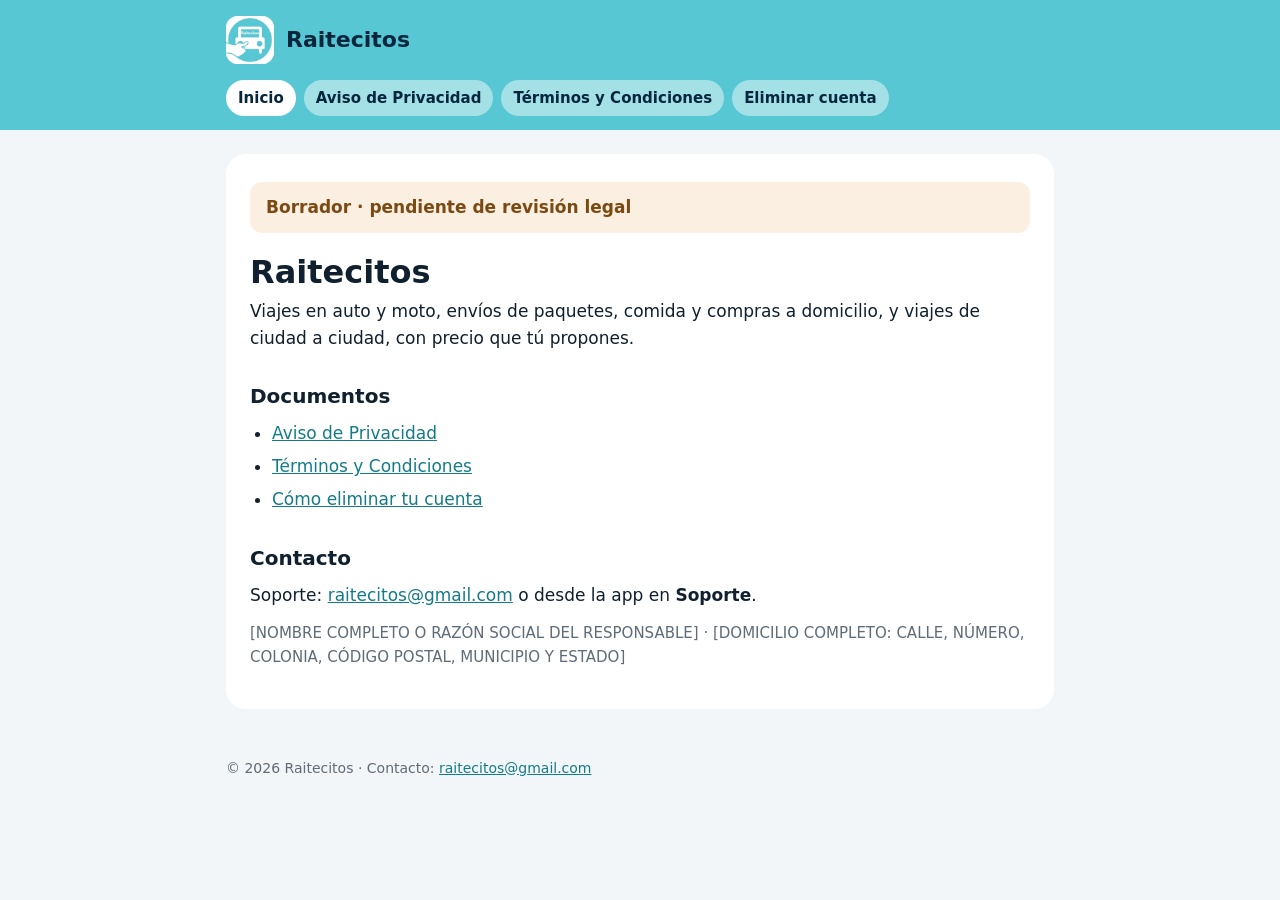
==== index.html @ eaeab5b3 "Add files via upload" ====
<!DOCTYPE html>
<html lang="es">
<head>
<meta charset="utf-8">
<meta name="viewport" content="width=device-width, initial-scale=1">
<title>Inicio · Raitecitos</title>
<meta name="description" content="Raitecitos: viajes, envíos y comida a domicilio.">
<link rel="icon" href="logo.png">
<style>
  :root { --brand: #57C7D3; --brand-dark: #137C88; --ink: #10202E; --muted: #5F6B76; --bg: #F3F6F8; --card: #FFFFFF; --border: #E3E9EE; }
  * { box-sizing: border-box; }
  html, body { margin: 0; background: var(--bg); color: var(--ink); }
  body { font-family: system-ui, -apple-system, "Segoe UI", Roboto, Helvetica, Arial, sans-serif; line-height: 1.6; font-size: 17px; }
  header { background: var(--brand); }
  .bar { max-width: 860px; margin: 0 auto; padding: 16px; display: flex; align-items: center; gap: 12px; }
  .bar img { width: 48px; height: 48px; border-radius: 12px; background: #fff; }
  .bar strong { font-size: 22px; color: #06263D; }
  nav { max-width: 860px; margin: 0 auto; padding: 0 16px 14px; display: flex; flex-wrap: wrap; gap: 8px; }
  nav a { color: #06263D; text-decoration: none; font-weight: 700; font-size: 15px; padding: 6px 12px; border-radius: 999px; background: rgba(255,255,255,0.45); }
  nav a[aria-current="page"] { background: #fff; }
  main { max-width: 860px; margin: 0 auto; padding: 24px 16px 48px; }
  .card { background: var(--card); border-radius: 20px; padding: 28px 24px; }
  h1 { font-size: 32px; line-height: 1.2; margin: 0 0 6px; }
  h2 { font-size: 20px; margin: 28px 0 8px; }
  p { margin: 0 0 12px; }
  ul { margin: 0 0 12px; padding-left: 22px; }
  li { margin-bottom: 6px; }
  .muted { color: var(--muted); font-size: 15px; }
  .draft { background: #FBEFE2; color: #7A4A12; font-weight: 700; border-radius: 12px; padding: 12px 16px; margin-bottom: 20px; }
  .steps li { margin-bottom: 10px; }
  .btn { display: inline-block; background: var(--brand); color: #06263D; font-weight: 800; text-decoration: none; padding: 12px 20px; border-radius: 999px; }
  a { color: var(--brand-dark); }
  footer { max-width: 860px; margin: 0 auto; padding: 0 16px 40px; color: var(--muted); font-size: 14px; }
</style>
</head>
<body>
<header>
  <div class="bar"><img src="logo.png" alt=""><strong>Raitecitos</strong></div>
  <nav aria-label="Secciones"><a href="index.html" aria-current="page">Inicio</a><a href="privacidad.html">Aviso de Privacidad</a><a href="terminos.html">Términos y Condiciones</a><a href="eliminar-cuenta.html">Eliminar cuenta</a></nav>
</header>
<main><div class="card">
<p class="draft">Borrador · pendiente de revisión legal</p>
<h1>Raitecitos</h1>
<p>Viajes en auto y moto, envíos de paquetes, comida y compras a domicilio, y viajes de ciudad a ciudad, con precio que tú propones.</p>
<h2>Documentos</h2>
<ul>
  <li><a href="privacidad.html">Aviso de Privacidad</a></li>
  <li><a href="terminos.html">Términos y Condiciones</a></li>
  <li><a href="eliminar-cuenta.html">Cómo eliminar tu cuenta</a></li>
</ul>
<h2>Contacto</h2>
<p>Soporte: <a href="mailto:raitecitos@gmail.com">raitecitos@gmail.com</a> o desde la app en <strong>Soporte</strong>.</p>
<p class="muted">[NOMBRE COMPLETO O RAZÓN SOCIAL DEL RESPONSABLE] · [DOMICILIO COMPLETO: CALLE, NÚMERO, COLONIA, CÓDIGO POSTAL, MUNICIPIO Y ESTADO]</p>
</div></main>
<footer>© 2026 Raitecitos · Contacto: <a href="mailto:raitecitos@gmail.com">raitecitos@gmail.com</a></footer>
</body>
</html>
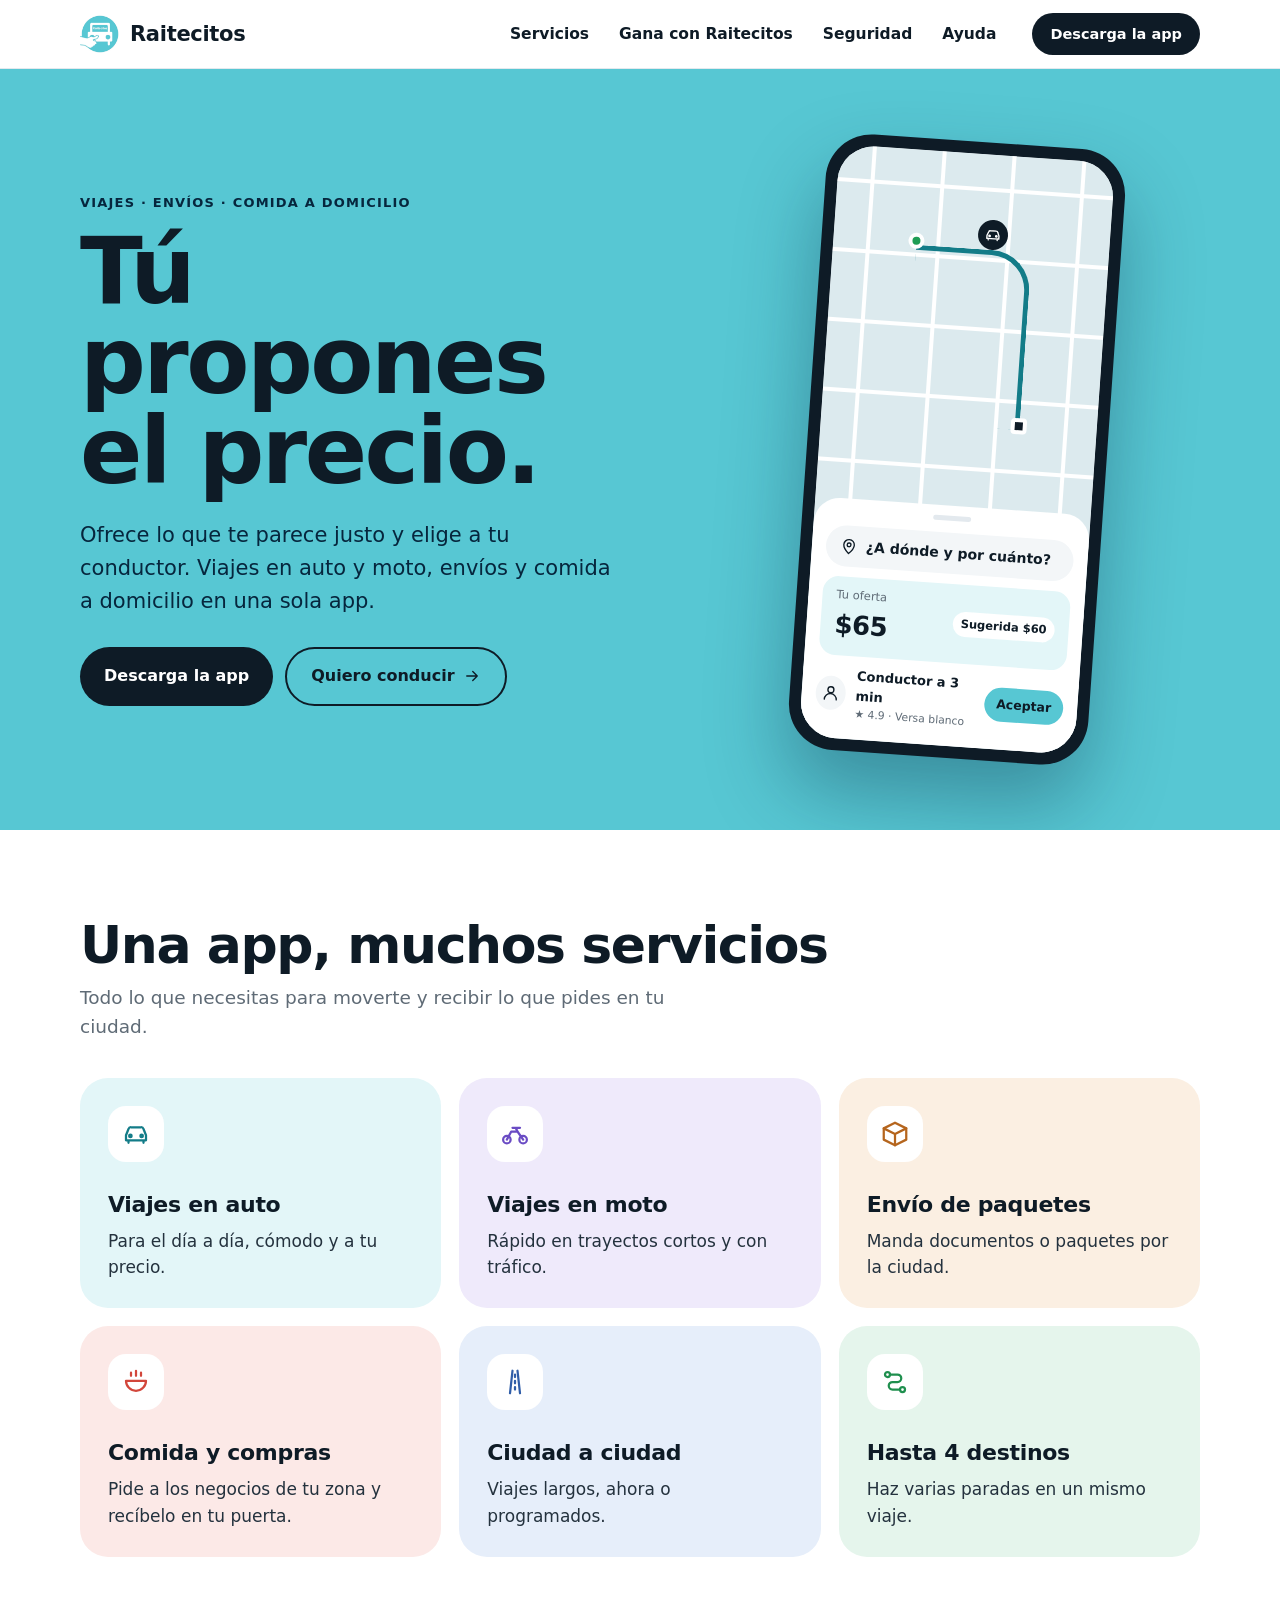
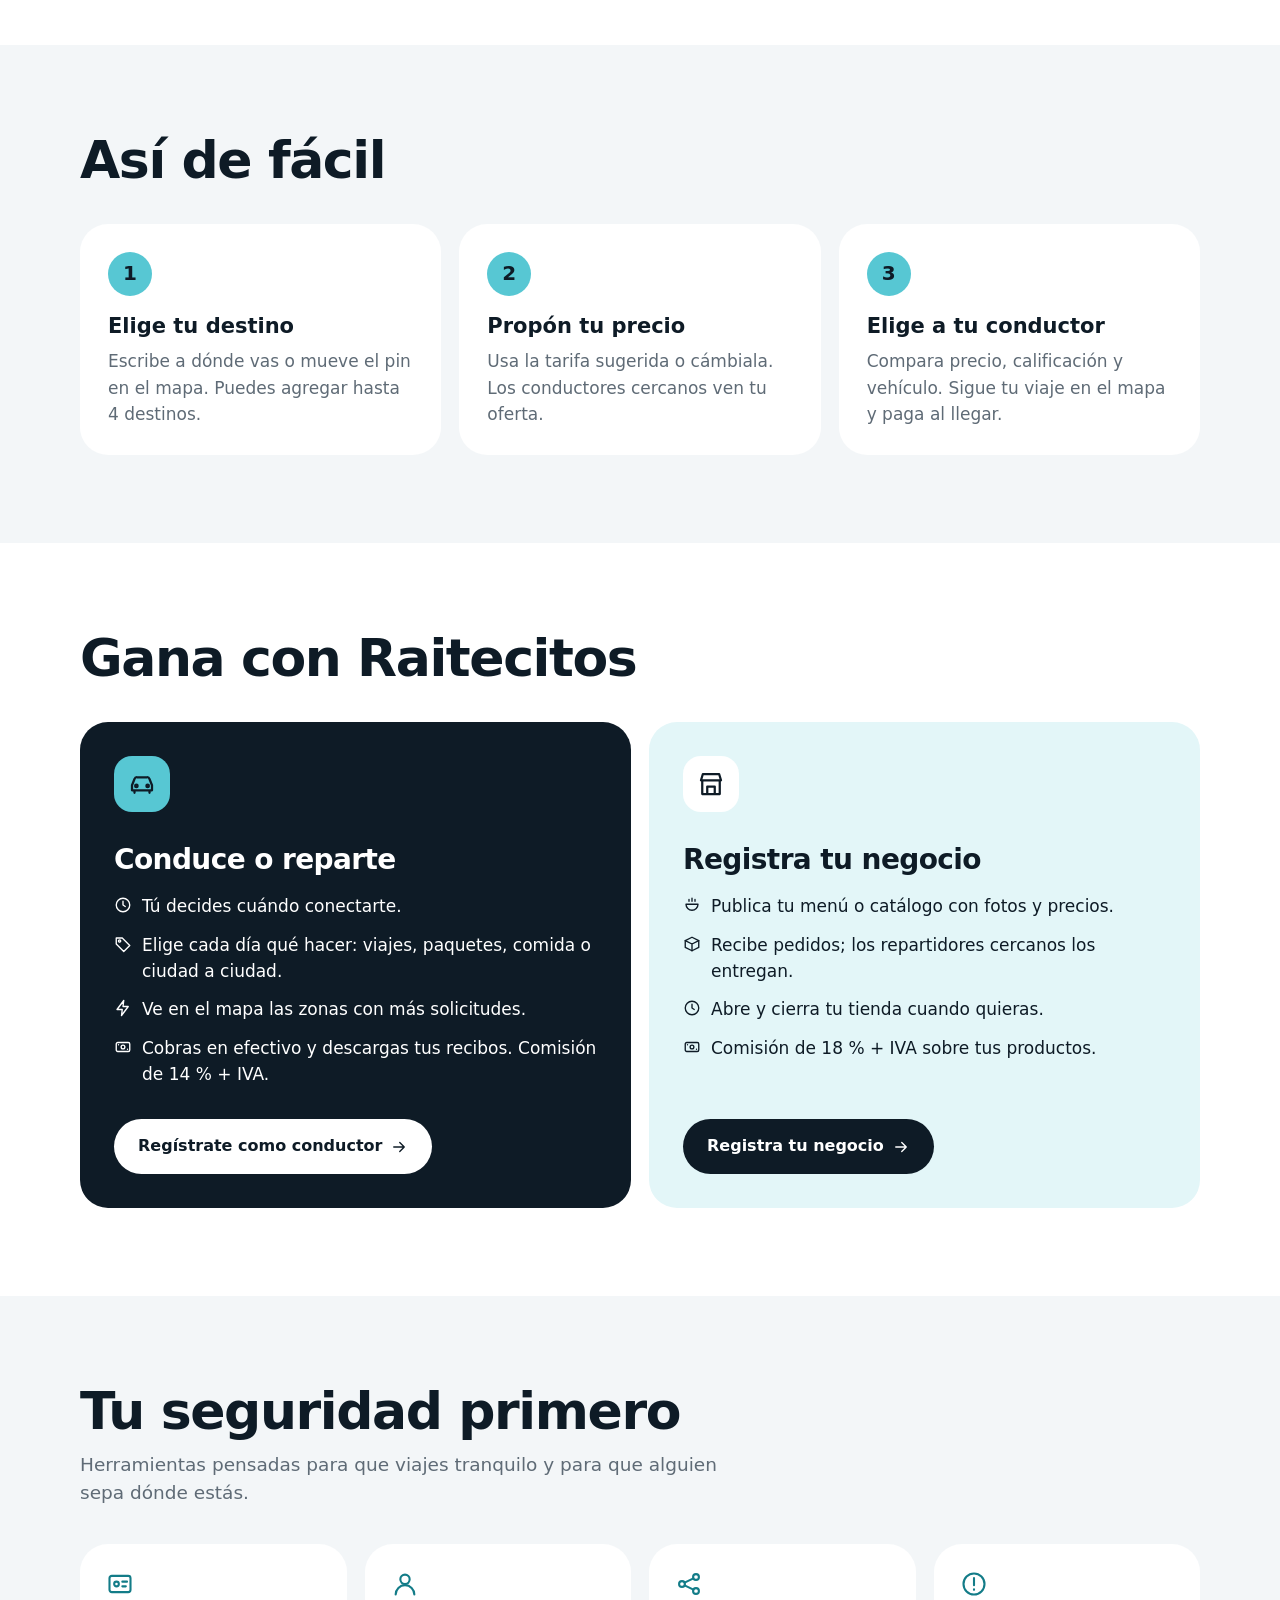
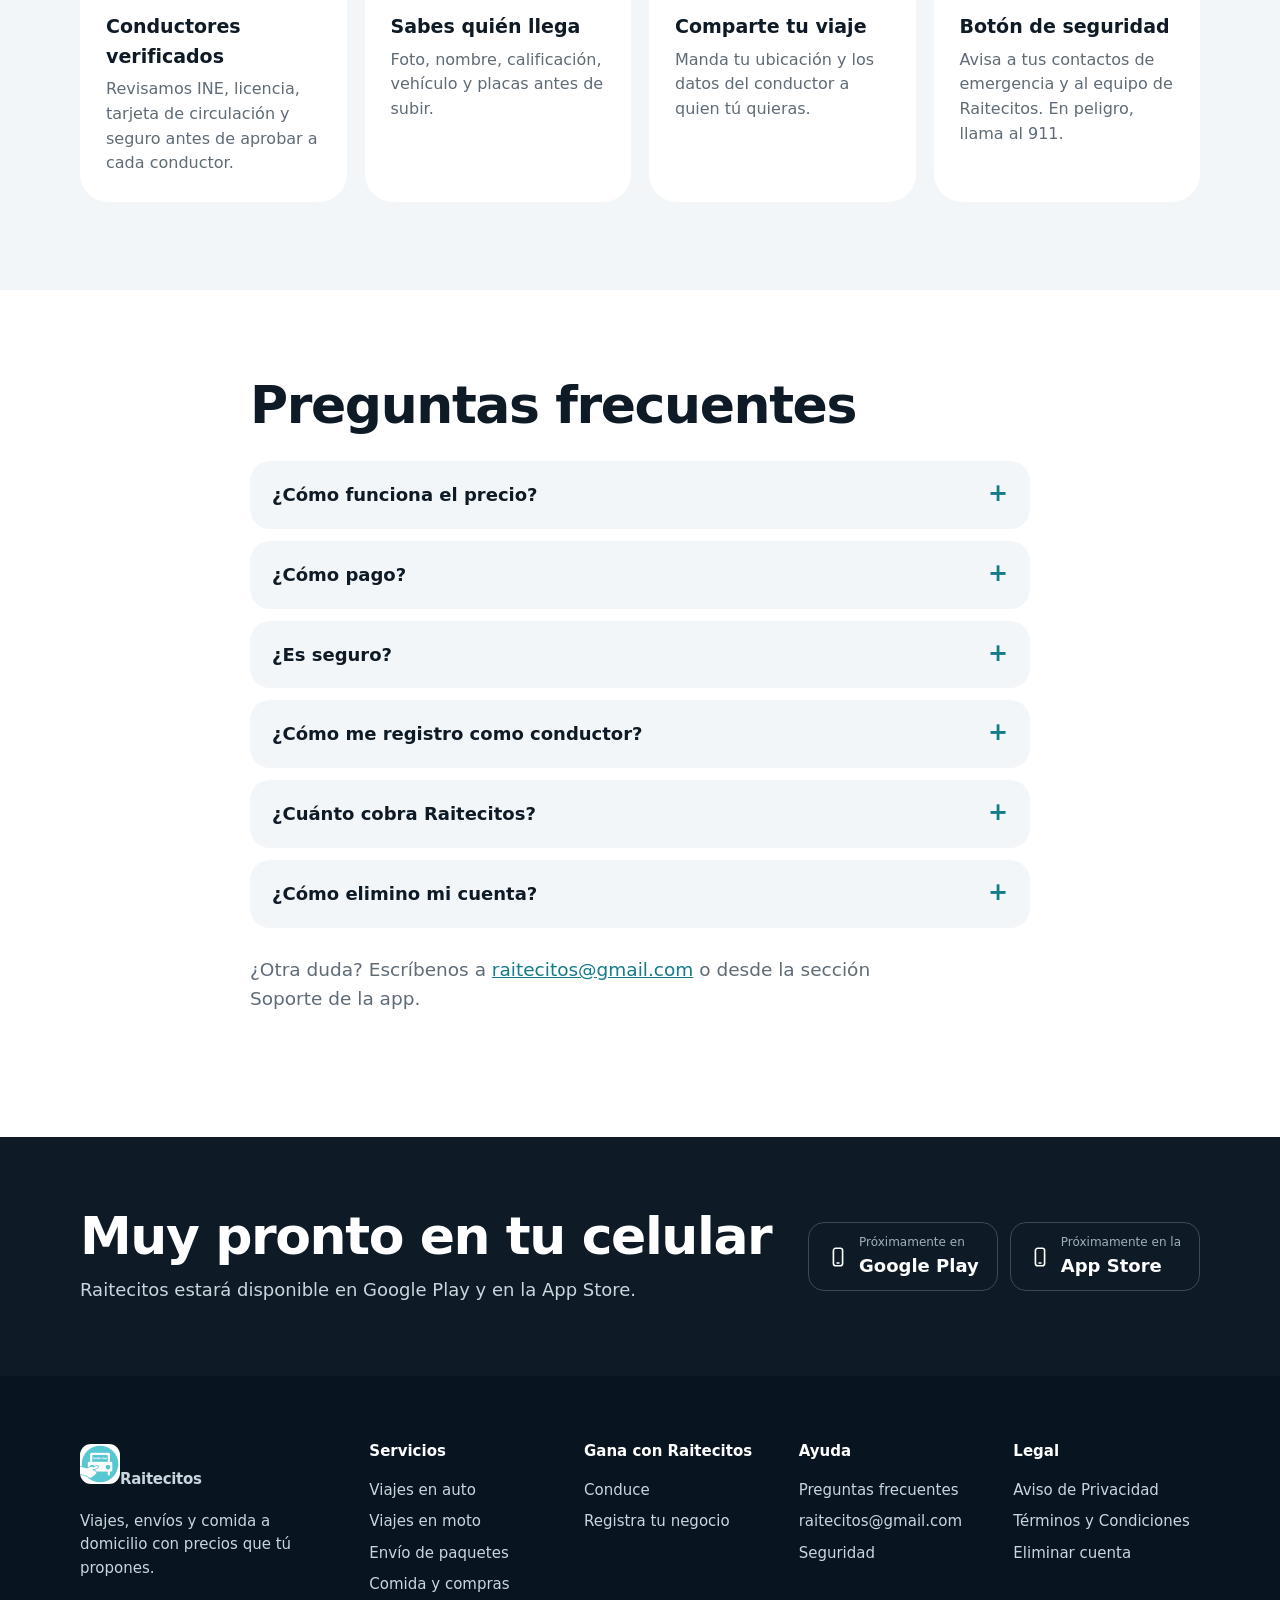
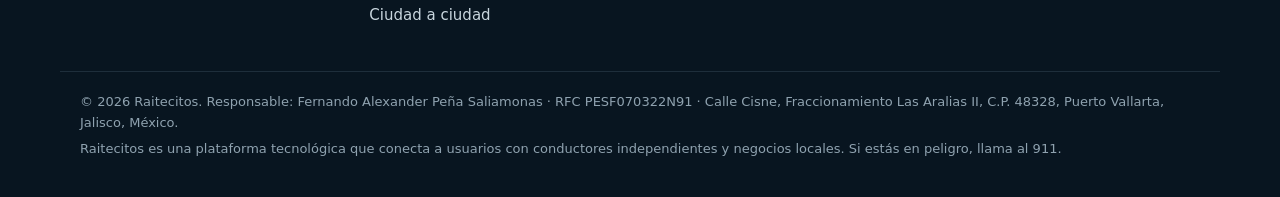
==== commit 7fffa38a: "Add files via upload" ====
--- a/index.html
+++ b/index.html
@@ -1,57 +1,216 @@
 <!DOCTYPE html>
-<html lang="es">
+<html lang="es-MX">
 <head>
 <meta charset="utf-8">
 <meta name="viewport" content="width=device-width, initial-scale=1">
-<title>Inicio · Raitecitos</title>
-<meta name="description" content="Raitecitos: viajes, envíos y comida a domicilio.">
+<title>Raitecitos · Viajes, envíos y comida a domicilio a tu precio</title>
+<meta name="description" content="Viajes en auto y moto, envíos de paquetes y comida a domicilio. Tú propones el precio y eliges a tu conductor.">
+<meta name="theme-color" content="#57C7D3">
+<meta property="og:title" content="Raitecitos · Viajes, envíos y comida a domicilio a tu precio">
+<meta property="og:description" content="Viajes en auto y moto, envíos de paquetes y comida a domicilio. Tú propones el precio y eliges a tu conductor.">
+<meta property="og:image" content="logo.png">
 <link rel="icon" href="logo.png">
-<style>
-  :root { --brand: #57C7D3; --brand-dark: #137C88; --ink: #10202E; --muted: #5F6B76; --bg: #F3F6F8; --card: #FFFFFF; --border: #E3E9EE; }
-  * { box-sizing: border-box; }
-  html, body { margin: 0; background: var(--bg); color: var(--ink); }
-  body { font-family: system-ui, -apple-system, "Segoe UI", Roboto, Helvetica, Arial, sans-serif; line-height: 1.6; font-size: 17px; }
-  header { background: var(--brand); }
-  .bar { max-width: 860px; margin: 0 auto; padding: 16px; display: flex; align-items: center; gap: 12px; }
-  .bar img { width: 48px; height: 48px; border-radius: 12px; background: #fff; }
-  .bar strong { font-size: 22px; color: #06263D; }
-  nav { max-width: 860px; margin: 0 auto; padding: 0 16px 14px; display: flex; flex-wrap: wrap; gap: 8px; }
-  nav a { color: #06263D; text-decoration: none; font-weight: 700; font-size: 15px; padding: 6px 12px; border-radius: 999px; background: rgba(255,255,255,0.45); }
-  nav a[aria-current="page"] { background: #fff; }
-  main { max-width: 860px; margin: 0 auto; padding: 24px 16px 48px; }
-  .card { background: var(--card); border-radius: 20px; padding: 28px 24px; }
-  h1 { font-size: 32px; line-height: 1.2; margin: 0 0 6px; }
-  h2 { font-size: 20px; margin: 28px 0 8px; }
-  p { margin: 0 0 12px; }
-  ul { margin: 0 0 12px; padding-left: 22px; }
-  li { margin-bottom: 6px; }
-  .muted { color: var(--muted); font-size: 15px; }
-  .draft { background: #FBEFE2; color: #7A4A12; font-weight: 700; border-radius: 12px; padding: 12px 16px; margin-bottom: 20px; }
-  .steps li { margin-bottom: 10px; }
-  .btn { display: inline-block; background: var(--brand); color: #06263D; font-weight: 800; text-decoration: none; padding: 12px 20px; border-radius: 999px; }
-  a { color: var(--brand-dark); }
-  footer { max-width: 860px; margin: 0 auto; padding: 0 16px 40px; color: var(--muted); font-size: 14px; }
-</style>
+<link rel="stylesheet" href="estilos.css">
 </head>
 <body>
-<header>
-  <div class="bar"><img src="logo.png" alt=""><strong>Raitecitos</strong></div>
-  <nav aria-label="Secciones"><a href="index.html" aria-current="page">Inicio</a><a href="privacidad.html">Aviso de Privacidad</a><a href="terminos.html">Términos y Condiciones</a><a href="eliminar-cuenta.html">Eliminar cuenta</a></nav>
+<a class="skip" href="#contenido">Saltar al contenido</a>
+<header class="site">
+  <div class="wrap bar">
+    <a class="brand" href="index.html" aria-label="Raitecitos, inicio"><img src="logo.png" alt="" width="40" height="40"><span>Raitecitos</span></a>
+    <nav class="links" aria-label="Principal"><a href="index.html#servicios">Servicios</a><a href="index.html#gana">Gana con Raitecitos</a><a href="index.html#seguridad">Seguridad</a><a href="index.html#preguntas">Ayuda</a></nav>
+    <a class="btn btn-dark btn-sm" href="index.html#descargar">Descarga la app</a>
+    <details class="mobile-menu">
+      <summary aria-label="Abrir menú"><svg class="ic" width="26" height="26" viewBox="0 0 24 24" fill="none" stroke="currentColor" stroke-width="1.8" stroke-linecap="round" stroke-linejoin="round" aria-hidden="true"><path d="M4 7h16M4 12h16M4 17h16"/></svg></summary>
+      <nav aria-label="Menú"><a href="index.html#servicios">Servicios</a><a href="index.html#gana">Gana con Raitecitos</a><a href="index.html#seguridad">Seguridad</a><a href="index.html#preguntas">Ayuda</a><a href="privacidad.html">Aviso de Privacidad</a><a href="terminos.html">Términos</a></nav>
+    </details>
+  </div>
 </header>
-<main><div class="card">
-<p class="draft">Borrador · pendiente de revisión legal</p>
-<h1>Raitecitos</h1>
-<p>Viajes en auto y moto, envíos de paquetes, comida y compras a domicilio, y viajes de ciudad a ciudad, con precio que tú propones.</p>
-<h2>Documentos</h2>
-<ul>
-  <li><a href="privacidad.html">Aviso de Privacidad</a></li>
-  <li><a href="terminos.html">Términos y Condiciones</a></li>
-  <li><a href="eliminar-cuenta.html">Cómo eliminar tu cuenta</a></li>
-</ul>
-<h2>Contacto</h2>
-<p>Soporte: <a href="mailto:raitecitos@gmail.com">raitecitos@gmail.com</a> o desde la app en <strong>Soporte</strong>.</p>
-<p class="muted">[NOMBRE COMPLETO O RAZÓN SOCIAL DEL RESPONSABLE] · [DOMICILIO COMPLETO: CALLE, NÚMERO, COLONIA, CÓDIGO POSTAL, MUNICIPIO Y ESTADO]</p>
-</div></main>
-<footer>© 2026 Raitecitos · Contacto: <a href="mailto:raitecitos@gmail.com">raitecitos@gmail.com</a></footer>
+<main id="contenido">
+
+<section class="hero">
+  <div class="wrap hero-grid">
+    <div class="hero-copy">
+      <p class="eyebrow">Viajes · Envíos · Comida a domicilio</p>
+      <h1>Tú propones<br>el precio.</h1>
+      <p class="lead">Ofrece lo que te parece justo y elige a tu conductor. Viajes en auto y moto, envíos y comida a domicilio en una sola app.</p>
+      <div class="actions">
+        <a class="btn btn-dark" href="#descargar">Descarga la app</a>
+        <a class="btn btn-ghost" href="#conductores">Quiero conducir <svg class="ic" width="18" height="18" viewBox="0 0 24 24" fill="none" stroke="currentColor" stroke-width="1.8" stroke-linecap="round" stroke-linejoin="round" aria-hidden="true"><path d="M5 12h14M13 6l6 6-6 6"/></svg></a>
+      </div>
+    </div>
+    <div class="phone" aria-hidden="true">
+      <div class="phone-screen">
+        <div class="map">
+          <span class="route"></span><span class="dot dot-a"></span><span class="dot dot-b"></span>
+          <span class="car-chip"><svg class="ic" width="18" height="18" viewBox="0 0 24 24" fill="none" stroke="currentColor" stroke-width="1.8" stroke-linecap="round" stroke-linejoin="round" aria-hidden="true"><path d="M5 17h14M6 17v2M18 17v2M4 13l2-5a2 2 0 0 1 2-1.4h8A2 2 0 0 1 18 8l2 5v4H4z"/><circle cx="7.5" cy="13.5" r="1"/><circle cx="16.5" cy="13.5" r="1"/></svg></span>
+        </div>
+        <div class="sheet">
+          <div class="handle"></div>
+          <div class="search"><svg class="ic" width="18" height="18" viewBox="0 0 24 24" fill="none" stroke="currentColor" stroke-width="1.8" stroke-linecap="round" stroke-linejoin="round" aria-hidden="true"><path d="M12 21s7-6.2 7-11.5A7 7 0 0 0 5 9.5C5 14.8 12 21 12 21z"/><circle cx="12" cy="9.5" r="2.5"/></svg><span>¿A dónde y por cuánto?</span></div>
+          <div class="offer">
+            <div><small>Tu oferta</small><strong>$65</strong></div>
+            <span class="pill">Sugerida $60</span>
+          </div>
+          <div class="driver">
+            <span class="avatar"><svg class="ic" width="18" height="18" viewBox="0 0 24 24" fill="none" stroke="currentColor" stroke-width="1.8" stroke-linecap="round" stroke-linejoin="round" aria-hidden="true"><circle cx="12" cy="8" r="4"/><path d="M4 21a8 8 0 0 1 16 0"/></svg></span>
+            <div><strong>Conductor a 3 min</strong><small>★ 4.9 · Versa blanco</small></div>
+            <span class="accept">Aceptar</span>
+          </div>
+        </div>
+      </div>
+    </div>
+  </div>
+</section>
+
+<section id="servicios" class="section">
+  <div class="wrap">
+    <h2>Una app, muchos servicios</h2>
+    <p class="sub">Todo lo que necesitas para moverte y recibir lo que pides en tu ciudad.</p>
+    <div class="cards">
+      <article class="card svc-teal">
+        <span class="card-ic"><svg class="ic" width="30" height="30" viewBox="0 0 24 24" fill="none" stroke="currentColor" stroke-width="1.8" stroke-linecap="round" stroke-linejoin="round" aria-hidden="true"><path d="M5 17h14M6 17v2M18 17v2M4 13l2-5a2 2 0 0 1 2-1.4h8A2 2 0 0 1 18 8l2 5v4H4z"/><circle cx="7.5" cy="13.5" r="1"/><circle cx="16.5" cy="13.5" r="1"/></svg></span>
+        <h3>Viajes en auto</h3>
+        <p>Para el día a día, cómodo y a tu precio.</p>
+      </article>
+      <article class="card svc-violet">
+        <span class="card-ic"><svg class="ic" width="30" height="30" viewBox="0 0 24 24" fill="none" stroke="currentColor" stroke-width="1.8" stroke-linecap="round" stroke-linejoin="round" aria-hidden="true"><circle cx="5.5" cy="16.5" r="3"/><circle cx="18.5" cy="16.5" r="3"/><path d="M5.5 16.5 9 10h5l4.5 6.5M14 10l-1.5-3H10M12.5 7H16"/></svg></span>
+        <h3>Viajes en moto</h3>
+        <p>Rápido en trayectos cortos y con tráfico.</p>
+      </article>
+      <article class="card svc-orange">
+        <span class="card-ic"><svg class="ic" width="30" height="30" viewBox="0 0 24 24" fill="none" stroke="currentColor" stroke-width="1.8" stroke-linecap="round" stroke-linejoin="round" aria-hidden="true"><path d="M3 7.5 12 3l9 4.5v9L12 21l-9-4.5z"/><path d="M3 7.5 12 12l9-4.5M12 12v9"/></svg></span>
+        <h3>Envío de paquetes</h3>
+        <p>Manda documentos o paquetes por la ciudad.</p>
+      </article>
+      <article class="card svc-red">
+        <span class="card-ic"><svg class="ic" width="30" height="30" viewBox="0 0 24 24" fill="none" stroke="currentColor" stroke-width="1.8" stroke-linecap="round" stroke-linejoin="round" aria-hidden="true"><path d="M4 11h16a8 8 0 0 1-16 0zM12 3v4M8 4.5v2.5M16 4.5v2.5"/></svg></span>
+        <h3>Comida y compras</h3>
+        <p>Pide a los negocios de tu zona y recíbelo en tu puerta.</p>
+      </article>
+      <article class="card svc-blue">
+        <span class="card-ic"><svg class="ic" width="30" height="30" viewBox="0 0 24 24" fill="none" stroke="currentColor" stroke-width="1.8" stroke-linecap="round" stroke-linejoin="round" aria-hidden="true"><path d="M8 21 10 3M16 21 14 3M12 6v2M12 11v2M12 16v2"/></svg></span>
+        <h3>Ciudad a ciudad</h3>
+        <p>Viajes largos, ahora o programados.</p>
+      </article>
+      <article class="card svc-green">
+        <span class="card-ic"><svg class="ic" width="30" height="30" viewBox="0 0 24 24" fill="none" stroke="currentColor" stroke-width="1.8" stroke-linecap="round" stroke-linejoin="round" aria-hidden="true"><circle cx="6" cy="6" r="2"/><circle cx="18" cy="18" r="2"/><path d="M8 6h6a3 3 0 0 1 0 6H10a3 3 0 0 0 0 6h6"/></svg></span>
+        <h3>Hasta 4 destinos</h3>
+        <p>Haz varias paradas en un mismo viaje.</p>
+      </article>
+    </div>
+  </div>
+</section>
+
+<section class="section alt">
+  <div class="wrap">
+    <h2>Así de fácil</h2>
+    <div class="steps">
+      <div class="step"><span class="num">1</span><h3>Elige tu destino</h3><p>Escribe a dónde vas o mueve el pin en el mapa. Puedes agregar hasta 4 destinos.</p></div>
+      <div class="step"><span class="num">2</span><h3>Propón tu precio</h3><p>Usa la tarifa sugerida o cámbiala. Los conductores cercanos ven tu oferta.</p></div>
+      <div class="step"><span class="num">3</span><h3>Elige a tu conductor</h3><p>Compara precio, calificación y vehículo. Sigue tu viaje en el mapa y paga al llegar.</p></div>
+    </div>
+  </div>
+</section>
+
+<section id="gana" class="section">
+  <div class="wrap">
+    <h2>Gana con Raitecitos</h2>
+    <div class="earn">
+      <article id="conductores" class="earn-card dark">
+        <span class="card-ic"><svg class="ic" width="30" height="30" viewBox="0 0 24 24" fill="none" stroke="currentColor" stroke-width="1.8" stroke-linecap="round" stroke-linejoin="round" aria-hidden="true"><path d="M5 17h14M6 17v2M18 17v2M4 13l2-5a2 2 0 0 1 2-1.4h8A2 2 0 0 1 18 8l2 5v4H4z"/><circle cx="7.5" cy="13.5" r="1"/><circle cx="16.5" cy="13.5" r="1"/></svg></span>
+        <h3>Conduce o reparte</h3>
+        <ul>
+          <li><svg class="ic" width="18" height="18" viewBox="0 0 24 24" fill="none" stroke="currentColor" stroke-width="1.8" stroke-linecap="round" stroke-linejoin="round" aria-hidden="true"><circle cx="12" cy="12" r="9"/><path d="M12 7v5l3 2"/></svg> Tú decides cuándo conectarte.</li>
+          <li><svg class="ic" width="18" height="18" viewBox="0 0 24 24" fill="none" stroke="currentColor" stroke-width="1.8" stroke-linecap="round" stroke-linejoin="round" aria-hidden="true"><path d="M3 12V4h8l10 10-8 8z"/><circle cx="7.5" cy="8" r="1.5"/></svg> Elige cada día qué hacer: viajes, paquetes, comida o ciudad a ciudad.</li>
+          <li><svg class="ic" width="18" height="18" viewBox="0 0 24 24" fill="none" stroke="currentColor" stroke-width="1.8" stroke-linecap="round" stroke-linejoin="round" aria-hidden="true"><path d="M13 2 4 14h7l-1 8 9-12h-7z"/></svg> Ve en el mapa las zonas con más solicitudes.</li>
+          <li><svg class="ic" width="18" height="18" viewBox="0 0 24 24" fill="none" stroke="currentColor" stroke-width="1.8" stroke-linecap="round" stroke-linejoin="round" aria-hidden="true"><rect x="3" y="6" width="18" height="12" rx="2"/><circle cx="12" cy="12" r="2.5"/><path d="M6 9v.01M18 15v.01"/></svg> Cobras en efectivo y descargas tus recibos. Comisión de 14 % + IVA.</li>
+        </ul>
+        <a class="btn btn-light" href="#descargar">Regístrate como conductor <svg class="ic" width="18" height="18" viewBox="0 0 24 24" fill="none" stroke="currentColor" stroke-width="1.8" stroke-linecap="round" stroke-linejoin="round" aria-hidden="true"><path d="M5 12h14M13 6l6 6-6 6"/></svg></a>
+      </article>
+      <article id="negocios" class="earn-card">
+        <span class="card-ic"><svg class="ic" width="30" height="30" viewBox="0 0 24 24" fill="none" stroke="currentColor" stroke-width="1.8" stroke-linecap="round" stroke-linejoin="round" aria-hidden="true"><path d="M4 9h16l-1.5-5h-13zM5 9v11h14V9M9 20v-6h6v6"/></svg></span>
+        <h3>Registra tu negocio</h3>
+        <ul>
+          <li><svg class="ic" width="18" height="18" viewBox="0 0 24 24" fill="none" stroke="currentColor" stroke-width="1.8" stroke-linecap="round" stroke-linejoin="round" aria-hidden="true"><path d="M4 11h16a8 8 0 0 1-16 0zM12 3v4M8 4.5v2.5M16 4.5v2.5"/></svg> Publica tu menú o catálogo con fotos y precios.</li>
+          <li><svg class="ic" width="18" height="18" viewBox="0 0 24 24" fill="none" stroke="currentColor" stroke-width="1.8" stroke-linecap="round" stroke-linejoin="round" aria-hidden="true"><path d="M3 7.5 12 3l9 4.5v9L12 21l-9-4.5z"/><path d="M3 7.5 12 12l9-4.5M12 12v9"/></svg> Recibe pedidos; los repartidores cercanos los entregan.</li>
+          <li><svg class="ic" width="18" height="18" viewBox="0 0 24 24" fill="none" stroke="currentColor" stroke-width="1.8" stroke-linecap="round" stroke-linejoin="round" aria-hidden="true"><circle cx="12" cy="12" r="9"/><path d="M12 7v5l3 2"/></svg> Abre y cierra tu tienda cuando quieras.</li>
+          <li><svg class="ic" width="18" height="18" viewBox="0 0 24 24" fill="none" stroke="currentColor" stroke-width="1.8" stroke-linecap="round" stroke-linejoin="round" aria-hidden="true"><rect x="3" y="6" width="18" height="12" rx="2"/><circle cx="12" cy="12" r="2.5"/><path d="M6 9v.01M18 15v.01"/></svg> Comisión de 18 % + IVA sobre tus productos.</li>
+        </ul>
+        <a class="btn btn-dark" href="#descargar">Registra tu negocio <svg class="ic" width="18" height="18" viewBox="0 0 24 24" fill="none" stroke="currentColor" stroke-width="1.8" stroke-linecap="round" stroke-linejoin="round" aria-hidden="true"><path d="M5 12h14M13 6l6 6-6 6"/></svg></a>
+      </article>
+    </div>
+  </div>
+</section>
+
+<section id="seguridad" class="section alt">
+  <div class="wrap">
+    <h2>Tu seguridad primero</h2>
+    <p class="sub">Herramientas pensadas para que viajes tranquilo y para que alguien sepa dónde estás.</p>
+    <div class="safety">
+      <div><svg class="ic" width="28" height="28" viewBox="0 0 24 24" fill="none" stroke="currentColor" stroke-width="1.8" stroke-linecap="round" stroke-linejoin="round" aria-hidden="true"><rect x="3" y="5" width="18" height="14" rx="2"/><circle cx="9" cy="12" r="2"/><path d="M14 10h4M14 14h3"/></svg><h3>Conductores verificados</h3><p>Revisamos INE, licencia, tarjeta de circulación y seguro antes de aprobar a cada conductor.</p></div>
+      <div><svg class="ic" width="28" height="28" viewBox="0 0 24 24" fill="none" stroke="currentColor" stroke-width="1.8" stroke-linecap="round" stroke-linejoin="round" aria-hidden="true"><circle cx="12" cy="8" r="4"/><path d="M4 21a8 8 0 0 1 16 0"/></svg><h3>Sabes quién llega</h3><p>Foto, nombre, calificación, vehículo y placas antes de subir.</p></div>
+      <div><svg class="ic" width="28" height="28" viewBox="0 0 24 24" fill="none" stroke="currentColor" stroke-width="1.8" stroke-linecap="round" stroke-linejoin="round" aria-hidden="true"><circle cx="6" cy="12" r="2.5"/><circle cx="18" cy="6" r="2.5"/><circle cx="18" cy="18" r="2.5"/><path d="m8.2 10.8 7.6-3.6M8.2 13.2l7.6 3.6"/></svg><h3>Comparte tu viaje</h3><p>Manda tu ubicación y los datos del conductor a quien tú quieras.</p></div>
+      <div><svg class="ic" width="28" height="28" viewBox="0 0 24 24" fill="none" stroke="currentColor" stroke-width="1.8" stroke-linecap="round" stroke-linejoin="round" aria-hidden="true"><circle cx="12" cy="12" r="9"/><path d="M12 7v6M12 16.5v.5"/></svg><h3>Botón de seguridad</h3><p>Avisa a tus contactos de emergencia y al equipo de Raitecitos. En peligro, llama al 911.</p></div>
+    </div>
+  </div>
+</section>
+
+<section id="preguntas" class="section">
+  <div class="wrap narrow">
+    <h2>Preguntas frecuentes</h2>
+    <div class="faq">
+      <details><summary>¿Cómo funciona el precio?</summary><p>La app te sugiere una tarifa según la distancia y el tiempo. Tú puedes subirla o bajarla; los conductores cercanos aceptan tu oferta o te mandan una contraoferta y tú eliges.</p></details>
+      <details><summary>¿Cómo pago?</summary><p>Por ahora el pago es en efectivo, directamente al conductor, con el precio que acordaron en la app.</p></details>
+      <details><summary>¿Es seguro?</summary><p>Todos los conductores pasan por una verificación de documentos. Antes de subir ves su foto, nombre, vehículo y placas; puedes compartir tu viaje y avisar a tus contactos de emergencia con un botón.</p></details>
+      <details><summary>¿Cómo me registro como conductor?</summary><p>Descarga la app, crea tu cuenta eligiendo &quot;Manejar o repartir&quot; y sube tus documentos (INE, licencia, tarjeta de circulación, póliza de seguro y foto del vehículo). Te avisamos cuando estés aprobado.</p></details>
+      <details><summary>¿Cuánto cobra Raitecitos?</summary><p>A los conductores, el 14 % de cada servicio más IVA. A los negocios, el 18 % de sus ventas más IVA. Se paga cada semana después del corte del domingo.</p></details>
+      <details><summary>¿Cómo elimino mi cuenta?</summary><p>Desde la app en Mi cuenta &gt; Eliminar mi cuenta, o siguiendo los pasos de la página &quot;Eliminar cuenta&quot;.</p></details>
+    </div>
+    <p class="sub">¿Otra duda? Escríbenos a <a href="mailto:raitecitos@gmail.com">raitecitos@gmail.com</a> o desde la sección Soporte de la app.</p>
+  </div>
+</section>
+
+<section id="descargar" class="download">
+  <div class="wrap download-grid">
+    <div>
+      <h2>Muy pronto en tu celular</h2>
+      <p>Raitecitos estará disponible en Google Play y en la App Store.</p>
+    </div>
+    <div class="stores">
+      <span class="store"><svg class="ic" width="22" height="22" viewBox="0 0 24 24" fill="none" stroke="currentColor" stroke-width="1.8" stroke-linecap="round" stroke-linejoin="round" aria-hidden="true"><rect x="7" y="2.5" width="10" height="19" rx="2.5"/><path d="M11 18.5h2"/></svg><span><small>Próximamente en</small>Google Play</span></span>
+      <span class="store"><svg class="ic" width="22" height="22" viewBox="0 0 24 24" fill="none" stroke="currentColor" stroke-width="1.8" stroke-linecap="round" stroke-linejoin="round" aria-hidden="true"><rect x="7" y="2.5" width="10" height="19" rx="2.5"/><path d="M11 18.5h2"/></svg><span><small>Próximamente en la</small>App Store</span></span>
+    </div>
+  </div>
+</section>
+
+</main>
+<footer class="site">
+  <div class="wrap cols">
+    <div class="col brandcol">
+      <a class="brand" href="index.html"><img src="logo.png" alt="" width="40" height="40"><span>Raitecitos</span></a>
+      <p>Viajes, envíos y comida a domicilio con precios que tú propones.</p>
+    </div>
+    <div class="col">
+      <h3>Servicios</h3>
+      <a href="index.html#servicios">Viajes en auto</a><a href="index.html#servicios">Viajes en moto</a><a href="index.html#servicios">Envío de paquetes</a><a href="index.html#servicios">Comida y compras</a><a href="index.html#servicios">Ciudad a ciudad</a>
+    </div>
+    <div class="col">
+      <h3>Gana con Raitecitos</h3>
+      <a href="index.html#conductores">Conduce</a><a href="index.html#negocios">Registra tu negocio</a>
+    </div>
+    <div class="col">
+      <h3>Ayuda</h3>
+      <a href="index.html#preguntas">Preguntas frecuentes</a><a href="mailto:raitecitos@gmail.com">raitecitos@gmail.com</a><a href="index.html#seguridad">Seguridad</a>
+    </div>
+    <div class="col">
+      <h3>Legal</h3>
+      <a href="privacidad.html">Aviso de Privacidad</a><a href="terminos.html">Términos y Condiciones</a><a href="eliminar-cuenta.html">Eliminar cuenta</a>
+    </div>
+  </div>
+  <div class="wrap legal">
+    <p>© 2026 Raitecitos. Responsable: Fernando Alexander Peña Saliamonas · RFC PESF070322N91 · Calle Cisne, Fraccionamiento Las Aralias II, C.P. 48328, Puerto Vallarta, Jalisco, México.</p>
+    <p>Raitecitos es una plataforma tecnológica que conecta a usuarios con conductores independientes y negocios locales. Si estás en peligro, llama al 911.</p>
+  </div>
+</footer>
 </body>
 </html>
--- a/estilos.css
+++ b/estilos.css
@@ -0,0 +1,139 @@
+:root{--brand:#57C7D3;--brand-dark:#137C88;--brand-soft:#E3F6F8;--ink:#0E1B26;--ink-2:#10202E;--muted:#5F6B76;--bg:#FFFFFF;--bg-2:#F3F6F8;--border:#E3E9EE;--radius:28px;color-scheme:light}
+*{box-sizing:border-box}
+html{scroll-behavior:smooth}
+html,body{margin:0;background:var(--bg);color:var(--ink)}
+body{font-family:system-ui,-apple-system,"Segoe UI",Roboto,Helvetica,Arial,sans-serif;font-size:17px;line-height:1.55;-webkit-font-smoothing:antialiased}
+img{max-width:100%}
+a{color:var(--brand-dark)}
+.ic{flex:none;vertical-align:middle}
+.wrap{max-width:1160px;margin:0 auto;padding:0 20px}
+.narrow{max-width:820px}
+.skip{position:absolute;left:-999px;top:8px;background:#fff;padding:8px 12px;border-radius:8px;z-index:10}
+.skip:focus{left:8px}
+/* Encabezado */
+header.site{position:sticky;top:0;z-index:5;background:rgba(255,255,255,.92);backdrop-filter:saturate(1.4) blur(10px);border-bottom:1px solid var(--border)}
+.bar{display:flex;align-items:center;gap:24px;height:68px}
+.brand{display:flex;align-items:center;gap:10px;text-decoration:none;color:var(--ink);font-weight:900;font-size:21px;letter-spacing:-.3px}
+.brand img{border-radius:11px}
+.links{display:flex;gap:6px;margin-left:auto}
+.links a{color:var(--ink);text-decoration:none;font-weight:600;font-size:15.5px;padding:8px 12px;border-radius:999px}
+.links a:hover{background:var(--bg-2)}
+.mobile-menu{display:none;margin-left:auto}
+.mobile-menu summary{list-style:none;cursor:pointer;padding:6px;border-radius:10px}
+.mobile-menu summary::-webkit-details-marker{display:none}
+.mobile-menu nav{position:absolute;right:16px;top:64px;background:#fff;border:1px solid var(--border);border-radius:18px;padding:8px;display:flex;flex-direction:column;min-width:230px;box-shadow:0 12px 40px rgba(0,0,0,.12)}
+.mobile-menu nav a{color:var(--ink);text-decoration:none;padding:12px 14px;border-radius:12px;font-weight:600}
+.mobile-menu nav a:hover{background:var(--bg-2)}
+/* Botones */
+.btn{display:inline-flex;align-items:center;gap:8px;font-weight:800;text-decoration:none;border-radius:999px;padding:15px 24px;font-size:16px;transition:transform .15s ease}
+.btn:hover{transform:translateY(-1px)}
+.btn-sm{padding:10px 18px;font-size:14.5px}
+.btn-dark{background:var(--ink);color:#fff}
+.btn-light{background:#fff;color:var(--ink)}
+.btn-ghost{color:var(--ink);border:2px solid var(--ink)}
+/* Portada */
+.hero{background:var(--brand);overflow:hidden}
+.hero-grid{display:grid;grid-template-columns:1.1fr .9fr;gap:40px;align-items:center;padding-top:72px;padding-bottom:72px}
+.eyebrow{font-weight:800;text-transform:uppercase;letter-spacing:1.2px;font-size:13px;color:#06263D;margin:0 0 14px}
+.hero h1{font-size:clamp(46px,7.4vw,92px);line-height:.98;letter-spacing:-2.5px;margin:0 0 22px;color:var(--ink);font-weight:900}
+.lead{font-size:clamp(18px,2vw,21px);max-width:540px;color:#06263D;margin:0 0 30px}
+.actions{display:flex;flex-wrap:wrap;gap:12px}
+/* Teléfono ilustrado */
+.phone{justify-self:center;width:300px;max-width:100%;aspect-ratio:9/18.5;background:var(--ink);border-radius:46px;padding:12px;box-shadow:0 40px 80px rgba(6,38,61,.35);transform:rotate(4deg)}
+.phone-screen{position:relative;width:100%;height:100%;border-radius:36px;overflow:hidden;background:#E9F1F4}
+.map{position:absolute;inset:0;background:linear-gradient(90deg,transparent 47%,#fff 47%,#fff 53%,transparent 53%) 0 0/70px 70px,linear-gradient(0deg,transparent 47%,#fff 47%,#fff 53%,transparent 53%) 0 0/70px 70px,#DCEAEE}
+.route{position:absolute;left:30%;top:16%;width:42%;height:30%;border:5px solid var(--brand-dark);border-left:none;border-bottom:none;border-radius:0 40px 0 0}
+.dot{position:absolute;width:16px;height:16px;border-radius:50%;border:4px solid #fff}
+.dot-a{left:27%;top:14%;background:#1F9D55}
+.dot-b{left:69%;top:44%;background:var(--ink);border-radius:4px}
+.car-chip{position:absolute;left:52%;top:11%;background:var(--ink);color:#fff;border-radius:999px;padding:6px;display:flex}
+.sheet{position:absolute;left:0;right:0;bottom:0;background:#fff;border-radius:26px 26px 0 0;padding:10px 14px 16px;display:flex;flex-direction:column;gap:10px}
+.handle{width:38px;height:5px;border-radius:3px;background:var(--border);margin:0 auto 2px}
+.search{display:flex;align-items:center;gap:8px;background:var(--bg-2);border-radius:999px;padding:10px 14px;font-weight:700;font-size:14px}
+.offer{display:flex;justify-content:space-between;align-items:center;background:var(--brand-soft);border-radius:16px;padding:10px 14px}
+.offer small{display:block;color:var(--muted);font-size:11.5px}
+.offer strong{font-size:26px;letter-spacing:-.5px}
+.pill{font-size:11.5px;font-weight:700;background:#fff;border-radius:999px;padding:4px 8px}
+.driver{display:flex;align-items:center;gap:10px;font-size:13px}
+.driver small{display:block;color:var(--muted)}
+.avatar{width:34px;height:34px;border-radius:50%;background:var(--bg-2);display:flex;align-items:center;justify-content:center}
+.accept{margin-left:auto;background:var(--brand);font-weight:800;border-radius:999px;padding:7px 12px;font-size:12.5px}
+/* Secciones */
+.section{padding:88px 0}
+.section.alt{background:var(--bg-2)}
+.section h2,.download h2{font-size:clamp(32px,4.6vw,52px);line-height:1.05;letter-spacing:-1.4px;margin:0 0 12px;font-weight:900}
+.sub{color:var(--muted);font-size:18.5px;max-width:640px;margin:0 0 36px}
+.cards{display:grid;grid-template-columns:repeat(3,1fr);gap:18px}
+.card{border-radius:var(--radius);padding:28px;min-height:200px;display:flex;flex-direction:column;gap:6px}
+.card h3{font-size:22px;margin:auto 0 0;letter-spacing:-.3px}
+.card p{margin:0;color:#24323E}
+.card-ic{width:56px;height:56px;border-radius:18px;background:#fff;display:flex;align-items:center;justify-content:center;margin-bottom:20px}
+.svc-teal{background:#E3F6F8}.svc-teal .card-ic{color:#137C88}
+.svc-violet{background:#EFEAFB}.svc-violet .card-ic{color:#6A4BC4}
+.svc-orange{background:#FBEFE2}.svc-orange .card-ic{color:#B5651D}
+.svc-red{background:#FCE9E7}.svc-red .card-ic{color:#D2463B}
+.svc-blue{background:#E6EEFA}.svc-blue .card-ic{color:#2F5DA8}
+.svc-green{background:#E5F5EC}.svc-green .card-ic{color:#1F8F4E}
+.steps{display:grid;grid-template-columns:repeat(3,1fr);gap:18px;margin-top:36px}
+.step{background:#fff;border-radius:var(--radius);padding:28px}
+.step h3{font-size:21px;margin:14px 0 6px}
+.step p{margin:0;color:var(--muted)}
+.num{width:44px;height:44px;border-radius:50%;background:var(--brand);font-weight:900;font-size:20px;display:flex;align-items:center;justify-content:center}
+.earn{display:grid;grid-template-columns:1fr 1fr;gap:18px;margin-top:36px}
+.earn-card{border-radius:var(--radius);padding:34px;background:var(--brand-soft);display:flex;flex-direction:column;gap:6px}
+.earn-card.dark{background:var(--ink);color:#fff}
+.earn-card.dark .card-ic{background:var(--brand);color:var(--ink)}
+.earn-card h3{font-size:28px;letter-spacing:-.6px;margin:0 0 6px}
+.earn-card ul{list-style:none;padding:0;margin:0 0 26px;display:flex;flex-direction:column;gap:12px}
+.earn-card li{display:flex;gap:10px;align-items:flex-start}
+.earn-card li .ic{margin-top:3px}
+.earn-card .btn{align-self:flex-start;margin-top:auto}
+.safety{display:grid;grid-template-columns:repeat(4,1fr);gap:18px}
+.safety>div{background:#fff;border-radius:var(--radius);padding:26px}
+.safety .ic{color:var(--brand-dark)}
+.safety h3{font-size:19px;margin:14px 0 6px}
+.safety p{margin:0;color:var(--muted);font-size:16px}
+.faq{display:flex;flex-direction:column;gap:12px;margin:28px 0 28px}
+.faq details{background:var(--bg-2);border-radius:20px;padding:4px 22px}
+.faq summary{cursor:pointer;font-weight:800;font-size:18px;padding:16px 0;list-style:none;display:flex;justify-content:space-between;gap:16px}
+.faq summary::after{content:"+";font-size:24px;line-height:1;color:var(--brand-dark)}
+.faq details[open] summary::after{content:"–"}
+.faq summary::-webkit-details-marker{display:none}
+.faq p{margin:0 0 18px;color:#24323E}
+.download{background:var(--ink);color:#fff;padding:72px 0}
+.download-grid{display:flex;align-items:center;justify-content:space-between;gap:24px;flex-wrap:wrap}
+.download p{color:#C9D6DE;font-size:18px;margin:0}
+.stores{display:flex;gap:12px;flex-wrap:wrap}
+.store{display:flex;align-items:center;gap:10px;border:1.5px solid #3A4A57;border-radius:16px;padding:10px 18px;font-weight:800;font-size:18px}
+.store small{display:block;font-weight:500;font-size:12px;color:#9FB0BC}
+/* Pie */
+footer.site{background:#081520;color:#C9D6DE;padding:64px 0 32px}
+footer .cols{display:grid;grid-template-columns:1.4fr repeat(4,1fr);gap:28px}
+footer .brand{color:#fff}
+footer h3{color:#fff;font-size:15px;margin:0 0 12px}
+footer .col a{display:block;color:#C9D6DE;text-decoration:none;font-size:15px;padding:4px 0}
+footer .col a:hover{color:#fff}
+footer .brandcol p{font-size:15px;max-width:260px}
+footer .legal{border-top:1px solid #1E2E3B;margin-top:40px;padding-top:20px;font-size:13px;color:#8FA2AF}
+footer .legal p{margin:0 0 6px}
+/* Documentos legales */
+.doc-hero{background:var(--brand);padding:56px 0 40px}
+.doc-hero h1{font-size:clamp(34px,5vw,56px);letter-spacing:-1.5px;line-height:1.05;margin:0 0 8px}
+.doc-hero p{margin:0;color:#06263D;font-weight:600}
+.doc{padding-top:0}
+.is-doc .section{padding:40px 0 72px}
+.doc h2{font-size:23px;letter-spacing:-.3px;margin:36px 0 10px;scroll-margin-top:90px}
+.doc p,.doc li{color:#24323E}
+.doc ul,.doc ol{padding-left:22px}
+.doc li{margin-bottom:6px}
+.lead-doc{font-size:19px}
+.draft{background:#FBEFE2;color:#7A4A12;font-weight:800;border-radius:14px;padding:12px 16px;margin:0 0 24px}
+.toc{background:var(--bg-2);border-radius:20px;padding:20px 22px;display:flex;flex-direction:column;gap:6px;margin:24px 0}
+.toc strong{margin-bottom:4px}
+.toc a{text-decoration:none;font-weight:600}
+.numbered li{margin-bottom:10px}
+/* Celular y tableta */
+@media (max-width:980px){.cards{grid-template-columns:repeat(2,1fr)}.safety{grid-template-columns:repeat(2,1fr)}footer .cols{grid-template-columns:1fr 1fr}footer .brandcol{grid-column:1/-1}}
+@media (max-width:820px){.links,.bar>.btn{display:none}.mobile-menu{display:block}.hero-grid{grid-template-columns:1fr;padding-top:48px;padding-bottom:56px}.phone{width:250px;transform:rotate(3deg)}.steps,.earn{grid-template-columns:1fr}.section{padding:64px 0}}
+@media (max-width:560px){.wrap{padding:0 16px}.cards,.safety{grid-template-columns:1fr}.card{min-height:0}.hero h1{letter-spacing:-1.5px}.earn-card{padding:26px}}
+@media (prefers-reduced-motion:reduce){html{scroll-behavior:auto}.btn{transition:none}}
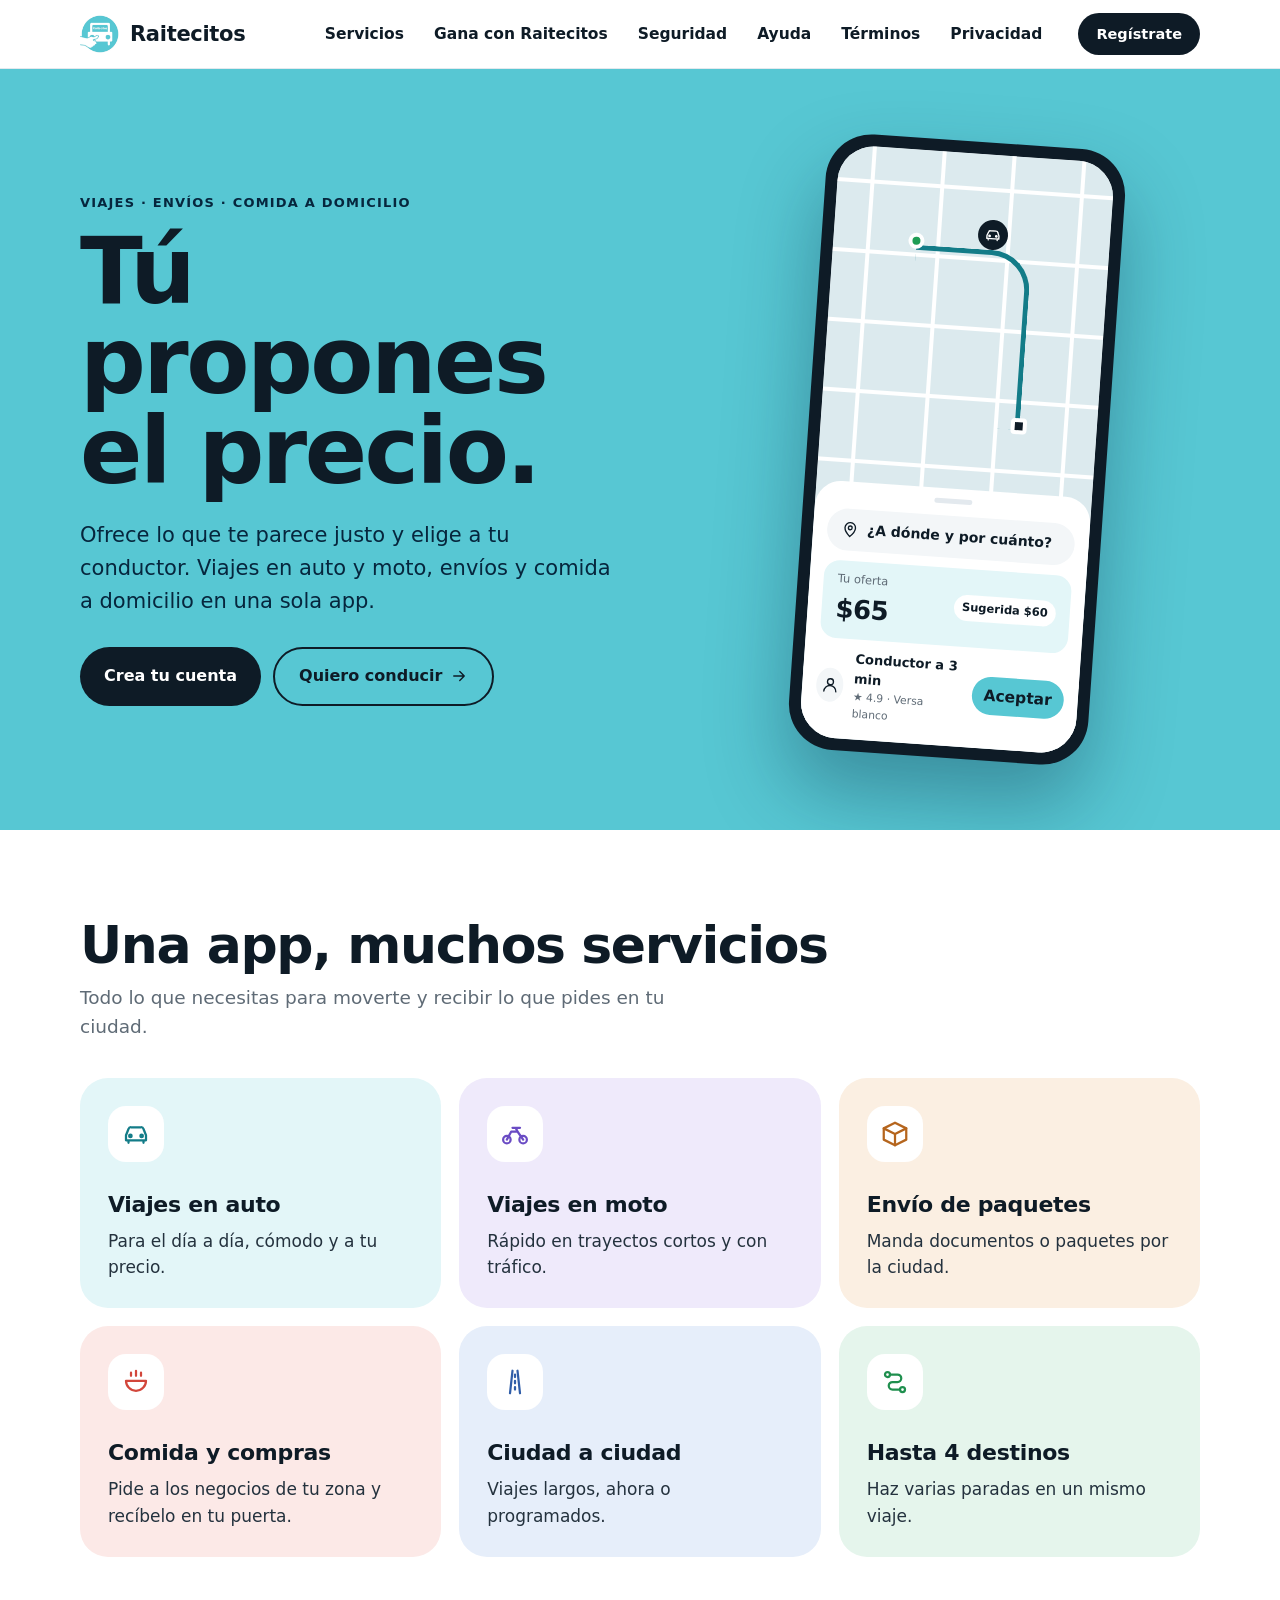
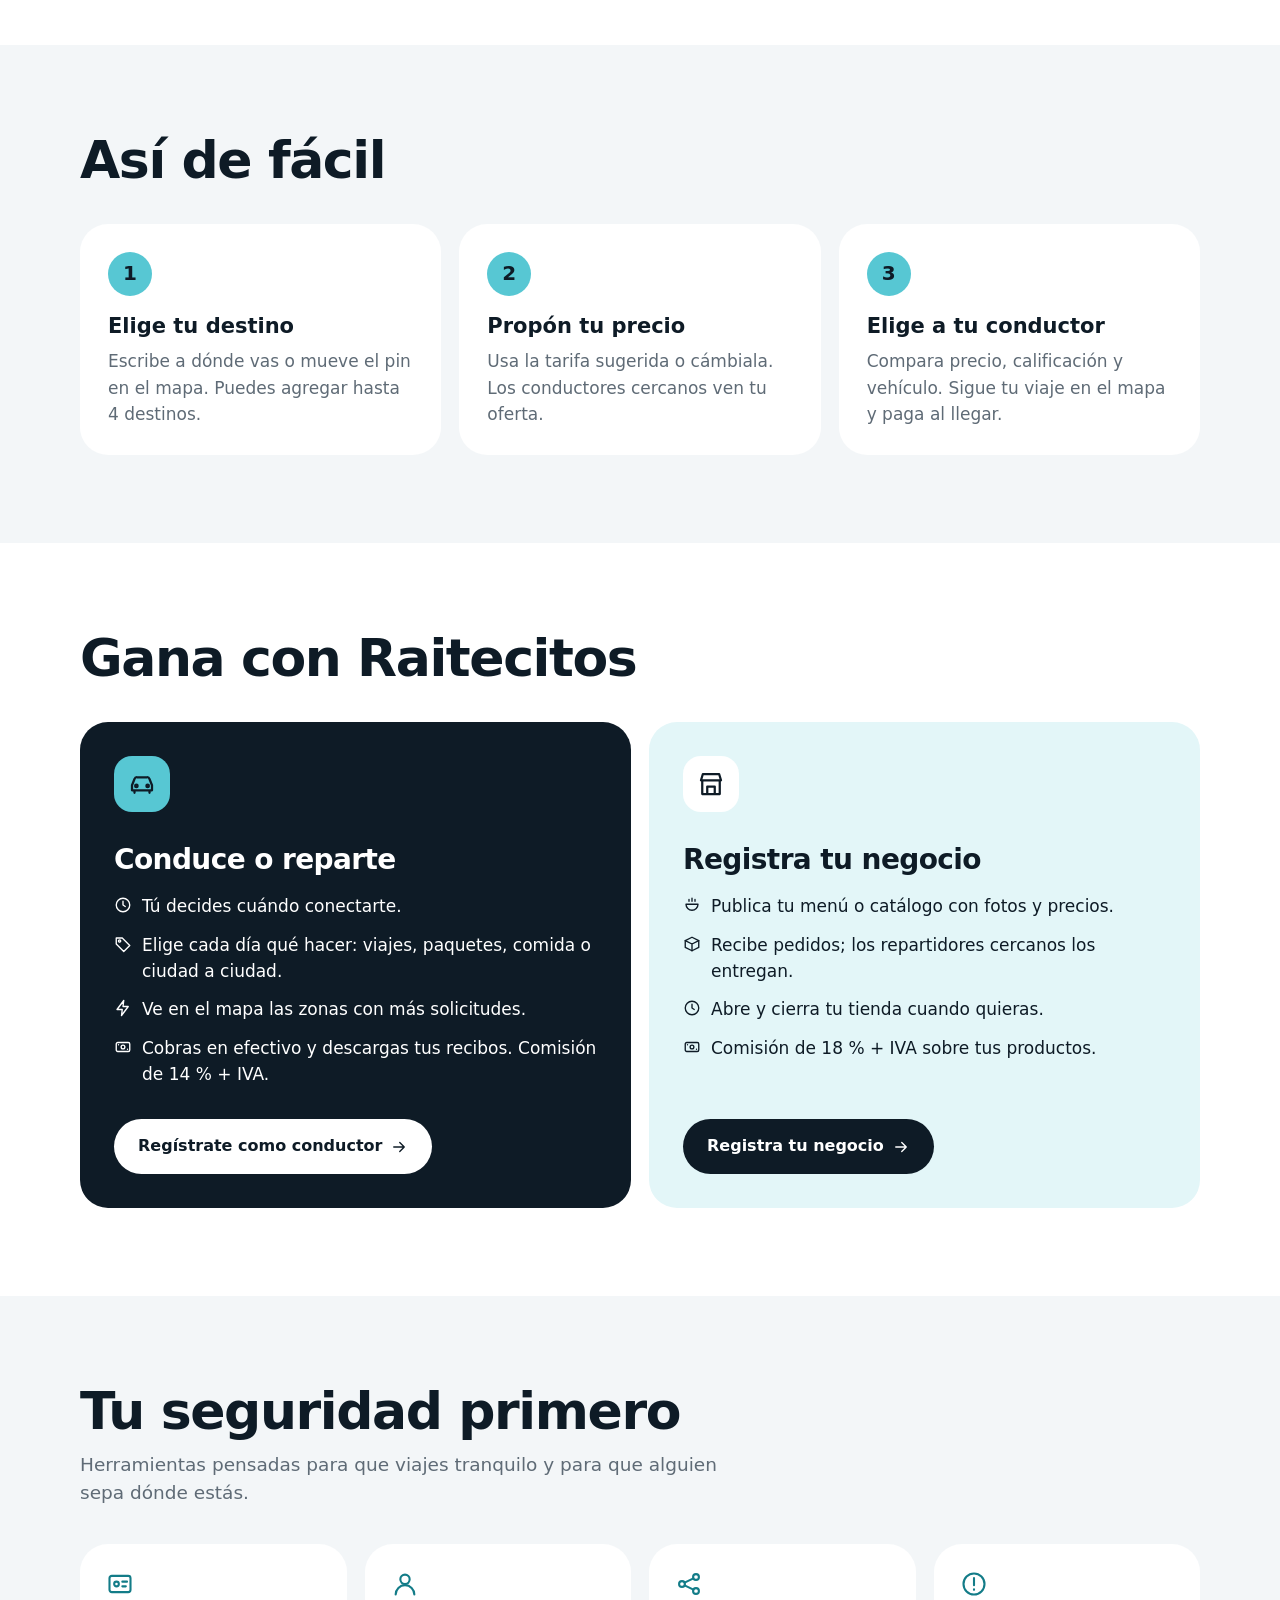
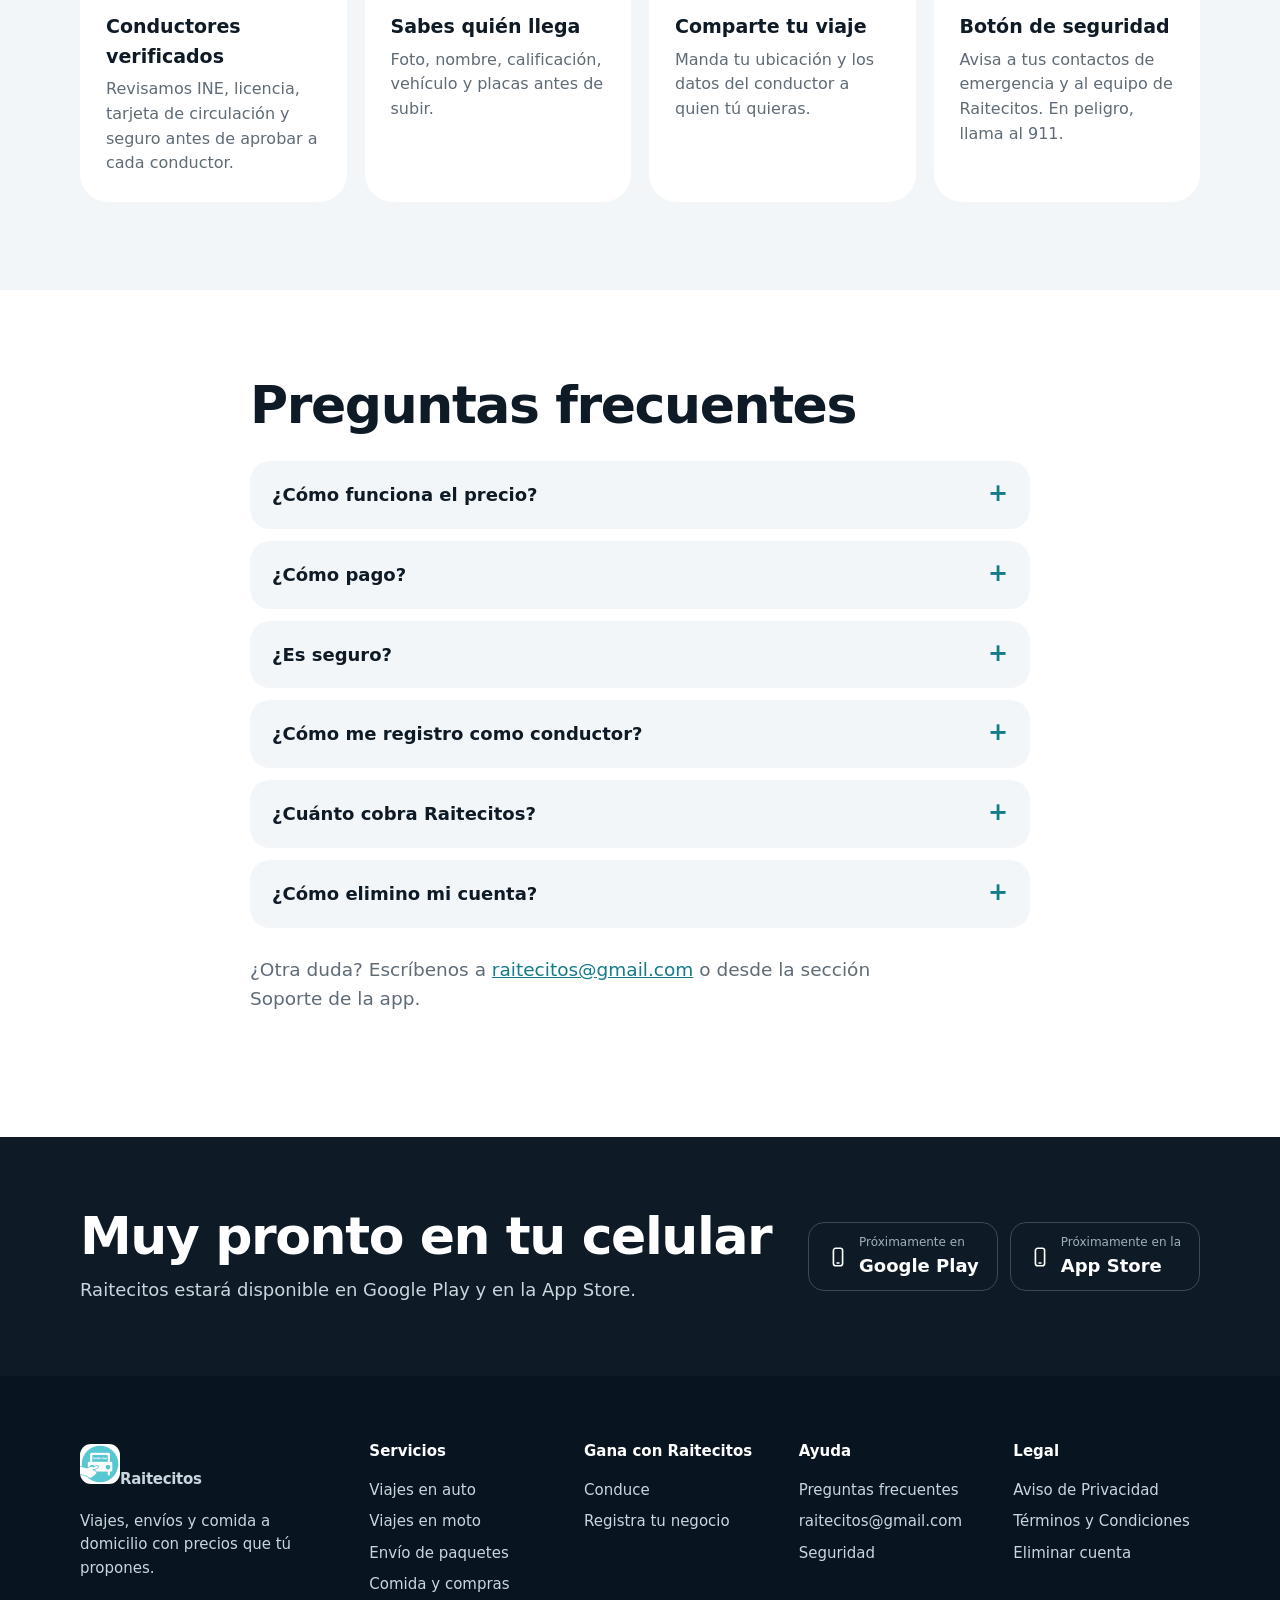
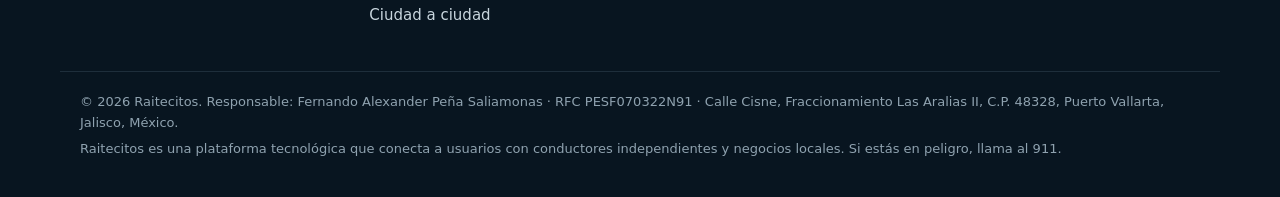
==== commit 64fb7a0a: "Add files via upload" ====
--- a/index.html
+++ b/index.html
@@ -17,11 +17,11 @@
 <header class="site">
   <div class="wrap bar">
     <a class="brand" href="index.html" aria-label="Raitecitos, inicio"><img src="logo.png" alt="" width="40" height="40"><span>Raitecitos</span></a>
-    <nav class="links" aria-label="Principal"><a href="index.html#servicios">Servicios</a><a href="index.html#gana">Gana con Raitecitos</a><a href="index.html#seguridad">Seguridad</a><a href="index.html#preguntas">Ayuda</a></nav>
-    <a class="btn btn-dark btn-sm" href="index.html#descargar">Descarga la app</a>
+    <nav class="links" aria-label="Principal"><a href="index.html#servicios">Servicios</a><a href="index.html#gana">Gana con Raitecitos</a><a href="index.html#seguridad">Seguridad</a><a href="index.html#preguntas">Ayuda</a><a href="terminos.html">Términos</a><a href="privacidad.html">Privacidad</a></nav>
+    <a class="btn btn-dark btn-sm" href="registro.html">Regístrate</a>
     <details class="mobile-menu">
       <summary aria-label="Abrir menú"><svg class="ic" width="26" height="26" viewBox="0 0 24 24" fill="none" stroke="currentColor" stroke-width="1.8" stroke-linecap="round" stroke-linejoin="round" aria-hidden="true"><path d="M4 7h16M4 12h16M4 17h16"/></svg></summary>
-      <nav aria-label="Menú"><a href="index.html#servicios">Servicios</a><a href="index.html#gana">Gana con Raitecitos</a><a href="index.html#seguridad">Seguridad</a><a href="index.html#preguntas">Ayuda</a><a href="privacidad.html">Aviso de Privacidad</a><a href="terminos.html">Términos</a></nav>
+      <nav aria-label="Menú"><a href="index.html#servicios">Servicios</a><a href="index.html#gana">Gana con Raitecitos</a><a href="index.html#seguridad">Seguridad</a><a href="index.html#preguntas">Ayuda</a><a href="terminos.html">Términos</a><a href="privacidad.html">Privacidad</a><a class="menu-cta" href="registro.html">Regístrate</a></nav>
     </details>
   </div>
 </header>
@@ -34,8 +34,8 @@
       <h1>Tú propones<br>el precio.</h1>
       <p class="lead">Ofrece lo que te parece justo y elige a tu conductor. Viajes en auto y moto, envíos y comida a domicilio en una sola app.</p>
       <div class="actions">
-        <a class="btn btn-dark" href="#descargar">Descarga la app</a>
-        <a class="btn btn-ghost" href="#conductores">Quiero conducir <svg class="ic" width="18" height="18" viewBox="0 0 24 24" fill="none" stroke="currentColor" stroke-width="1.8" stroke-linecap="round" stroke-linejoin="round" aria-hidden="true"><path d="M5 12h14M13 6l6 6-6 6"/></svg></a>
+        <a class="btn btn-dark" href="registro.html">Crea tu cuenta</a>
+        <a class="btn btn-ghost" href="registro.html?tipo=conductor">Quiero conducir <svg class="ic" width="18" height="18" viewBox="0 0 24 24" fill="none" stroke="currentColor" stroke-width="1.8" stroke-linecap="round" stroke-linejoin="round" aria-hidden="true"><path d="M5 12h14M13 6l6 6-6 6"/></svg></a>
       </div>
     </div>
     <div class="phone" aria-hidden="true">
@@ -125,7 +125,7 @@
           <li><svg class="ic" width="18" height="18" viewBox="0 0 24 24" fill="none" stroke="currentColor" stroke-width="1.8" stroke-linecap="round" stroke-linejoin="round" aria-hidden="true"><path d="M13 2 4 14h7l-1 8 9-12h-7z"/></svg> Ve en el mapa las zonas con más solicitudes.</li>
           <li><svg class="ic" width="18" height="18" viewBox="0 0 24 24" fill="none" stroke="currentColor" stroke-width="1.8" stroke-linecap="round" stroke-linejoin="round" aria-hidden="true"><rect x="3" y="6" width="18" height="12" rx="2"/><circle cx="12" cy="12" r="2.5"/><path d="M6 9v.01M18 15v.01"/></svg> Cobras en efectivo y descargas tus recibos. Comisión de 14 % + IVA.</li>
         </ul>
-        <a class="btn btn-light" href="#descargar">Regístrate como conductor <svg class="ic" width="18" height="18" viewBox="0 0 24 24" fill="none" stroke="currentColor" stroke-width="1.8" stroke-linecap="round" stroke-linejoin="round" aria-hidden="true"><path d="M5 12h14M13 6l6 6-6 6"/></svg></a>
+        <a class="btn btn-light" href="registro.html?tipo=conductor">Regístrate como conductor <svg class="ic" width="18" height="18" viewBox="0 0 24 24" fill="none" stroke="currentColor" stroke-width="1.8" stroke-linecap="round" stroke-linejoin="round" aria-hidden="true"><path d="M5 12h14M13 6l6 6-6 6"/></svg></a>
       </article>
       <article id="negocios" class="earn-card">
         <span class="card-ic"><svg class="ic" width="30" height="30" viewBox="0 0 24 24" fill="none" stroke="currentColor" stroke-width="1.8" stroke-linecap="round" stroke-linejoin="round" aria-hidden="true"><path d="M4 9h16l-1.5-5h-13zM5 9v11h14V9M9 20v-6h6v6"/></svg></span>
@@ -136,7 +136,7 @@
           <li><svg class="ic" width="18" height="18" viewBox="0 0 24 24" fill="none" stroke="currentColor" stroke-width="1.8" stroke-linecap="round" stroke-linejoin="round" aria-hidden="true"><circle cx="12" cy="12" r="9"/><path d="M12 7v5l3 2"/></svg> Abre y cierra tu tienda cuando quieras.</li>
           <li><svg class="ic" width="18" height="18" viewBox="0 0 24 24" fill="none" stroke="currentColor" stroke-width="1.8" stroke-linecap="round" stroke-linejoin="round" aria-hidden="true"><rect x="3" y="6" width="18" height="12" rx="2"/><circle cx="12" cy="12" r="2.5"/><path d="M6 9v.01M18 15v.01"/></svg> Comisión de 18 % + IVA sobre tus productos.</li>
         </ul>
-        <a class="btn btn-dark" href="#descargar">Registra tu negocio <svg class="ic" width="18" height="18" viewBox="0 0 24 24" fill="none" stroke="currentColor" stroke-width="1.8" stroke-linecap="round" stroke-linejoin="round" aria-hidden="true"><path d="M5 12h14M13 6l6 6-6 6"/></svg></a>
+        <a class="btn btn-dark" href="registro.html?tipo=negocio">Registra tu negocio <svg class="ic" width="18" height="18" viewBox="0 0 24 24" fill="none" stroke="currentColor" stroke-width="1.8" stroke-linecap="round" stroke-linejoin="round" aria-hidden="true"><path d="M5 12h14M13 6l6 6-6 6"/></svg></a>
       </article>
     </div>
   </div>
--- a/estilos.css
+++ b/estilos.css
@@ -132,8 +132,50 @@
 .toc strong{margin-bottom:4px}
 .toc a{text-decoration:none;font-weight:600}
 .numbered li{margin-bottom:10px}
+/* Registro */
+.reg-section{padding:40px 0 80px}
+.reg{display:flex;flex-direction:column;gap:22px}
+.roles{border:0;padding:0;margin:0;display:grid;grid-template-columns:repeat(3,1fr);gap:12px}
+.roles legend{font-weight:800;font-size:19px;margin-bottom:12px;padding:0}
+.role input{position:absolute;opacity:0;pointer-events:none}
+.role span{display:flex;flex-direction:column;gap:4px;height:100%;border:2px solid var(--border);border-radius:20px;padding:18px;cursor:pointer;color:var(--muted)}
+.role strong{color:var(--ink);font-size:16.5px;margin-top:6px}
+.role small{font-size:13.5px}
+.role input:checked+span{border-color:var(--brand);background:var(--brand-soft);color:var(--brand-dark)}
+.role input:focus-visible+span{outline:3px solid var(--brand-dark);outline-offset:2px}
+.grid2{display:grid;grid-template-columns:1fr 1fr;gap:14px}
+.field{display:flex;flex-direction:column;gap:6px;font-weight:700;font-size:14.5px}
+.field input{font:inherit;font-weight:500;font-size:16px;padding:14px 16px;border:1.5px solid var(--border);border-radius:14px;background:#fff;color:var(--ink)}
+.field input:focus{outline:none;border-color:var(--brand-dark);box-shadow:0 0 0 3px var(--brand-soft)}
+.extra{background:var(--bg-2);border-radius:24px;padding:22px;display:flex;flex-direction:column;gap:14px}
+.extra[hidden],.only-car[hidden]{display:none}
+.extra h2{margin:0;font-size:21px}
+.seg{display:flex;gap:8px;flex-wrap:wrap}
+.seg input{position:absolute;opacity:0}
+.seg span{display:inline-block;padding:10px 18px;border-radius:999px;border:1.5px solid var(--border);background:#fff;font-weight:700;cursor:pointer}
+.seg input:checked+span{background:var(--ink);color:#fff;border-color:var(--ink)}
+.seg input:focus-visible+span{outline:3px solid var(--brand-dark);outline-offset:2px}
+.label{font-weight:800;margin:4px 0 0}
+.checks{display:flex;flex-wrap:wrap;gap:10px 22px}
+.checks label{display:flex;align-items:center;gap:8px;font-weight:600}
+.checks input,.accept input{width:20px;height:20px;accent-color:var(--brand-dark)}
+.hint{color:var(--muted);font-size:14.5px;margin:0}
+.hp{position:absolute;left:-9999px;width:1px;height:1px;opacity:0}
+.accept{display:flex;gap:10px;align-items:flex-start;font-size:15.5px}
+.accept input{margin-top:2px;flex:none}
+.error{background:#FDECEC;color:#B32424;font-weight:700;border-radius:14px;padding:12px 16px;margin:0}
+.btn-block{width:100%;justify-content:center;font-size:17px;padding:17px}
+.btn[disabled]{opacity:.6;cursor:wait}
+.done{text-align:left;background:var(--brand-soft);border-radius:28px;padding:32px}
+.done h2{font-size:30px;margin:12px 0 6px}
+.done-ic{width:64px;height:64px;border-radius:20px;background:var(--brand);display:flex;align-items:center;justify-content:center}
+.links a[aria-current="page"]{background:var(--bg-2)}
+.menu-cta{background:var(--ink);color:#fff!important;text-align:center;margin-top:6px}
 /* Celular y tableta */
 @media (max-width:980px){.cards{grid-template-columns:repeat(2,1fr)}.safety{grid-template-columns:repeat(2,1fr)}footer .cols{grid-template-columns:1fr 1fr}footer .brandcol{grid-column:1/-1}}
+@media (max-width:960px){.links,.bar>.btn{display:none}.mobile-menu{display:block}}
 @media (max-width:820px){.links,.bar>.btn{display:none}.mobile-menu{display:block}.hero-grid{grid-template-columns:1fr;padding-top:48px;padding-bottom:56px}.phone{width:250px;transform:rotate(3deg)}.steps,.earn{grid-template-columns:1fr}.section{padding:64px 0}}
+@media (max-width:1080px){.links a{padding:8px 9px;font-size:14.5px}}
+@media (max-width:640px){.roles,.grid2{grid-template-columns:1fr}}
 @media (max-width:560px){.wrap{padding:0 16px}.cards,.safety{grid-template-columns:1fr}.card{min-height:0}.hero h1{letter-spacing:-1.5px}.earn-card{padding:26px}}
 @media (prefers-reduced-motion:reduce){html{scroll-behavior:auto}.btn{transition:none}}
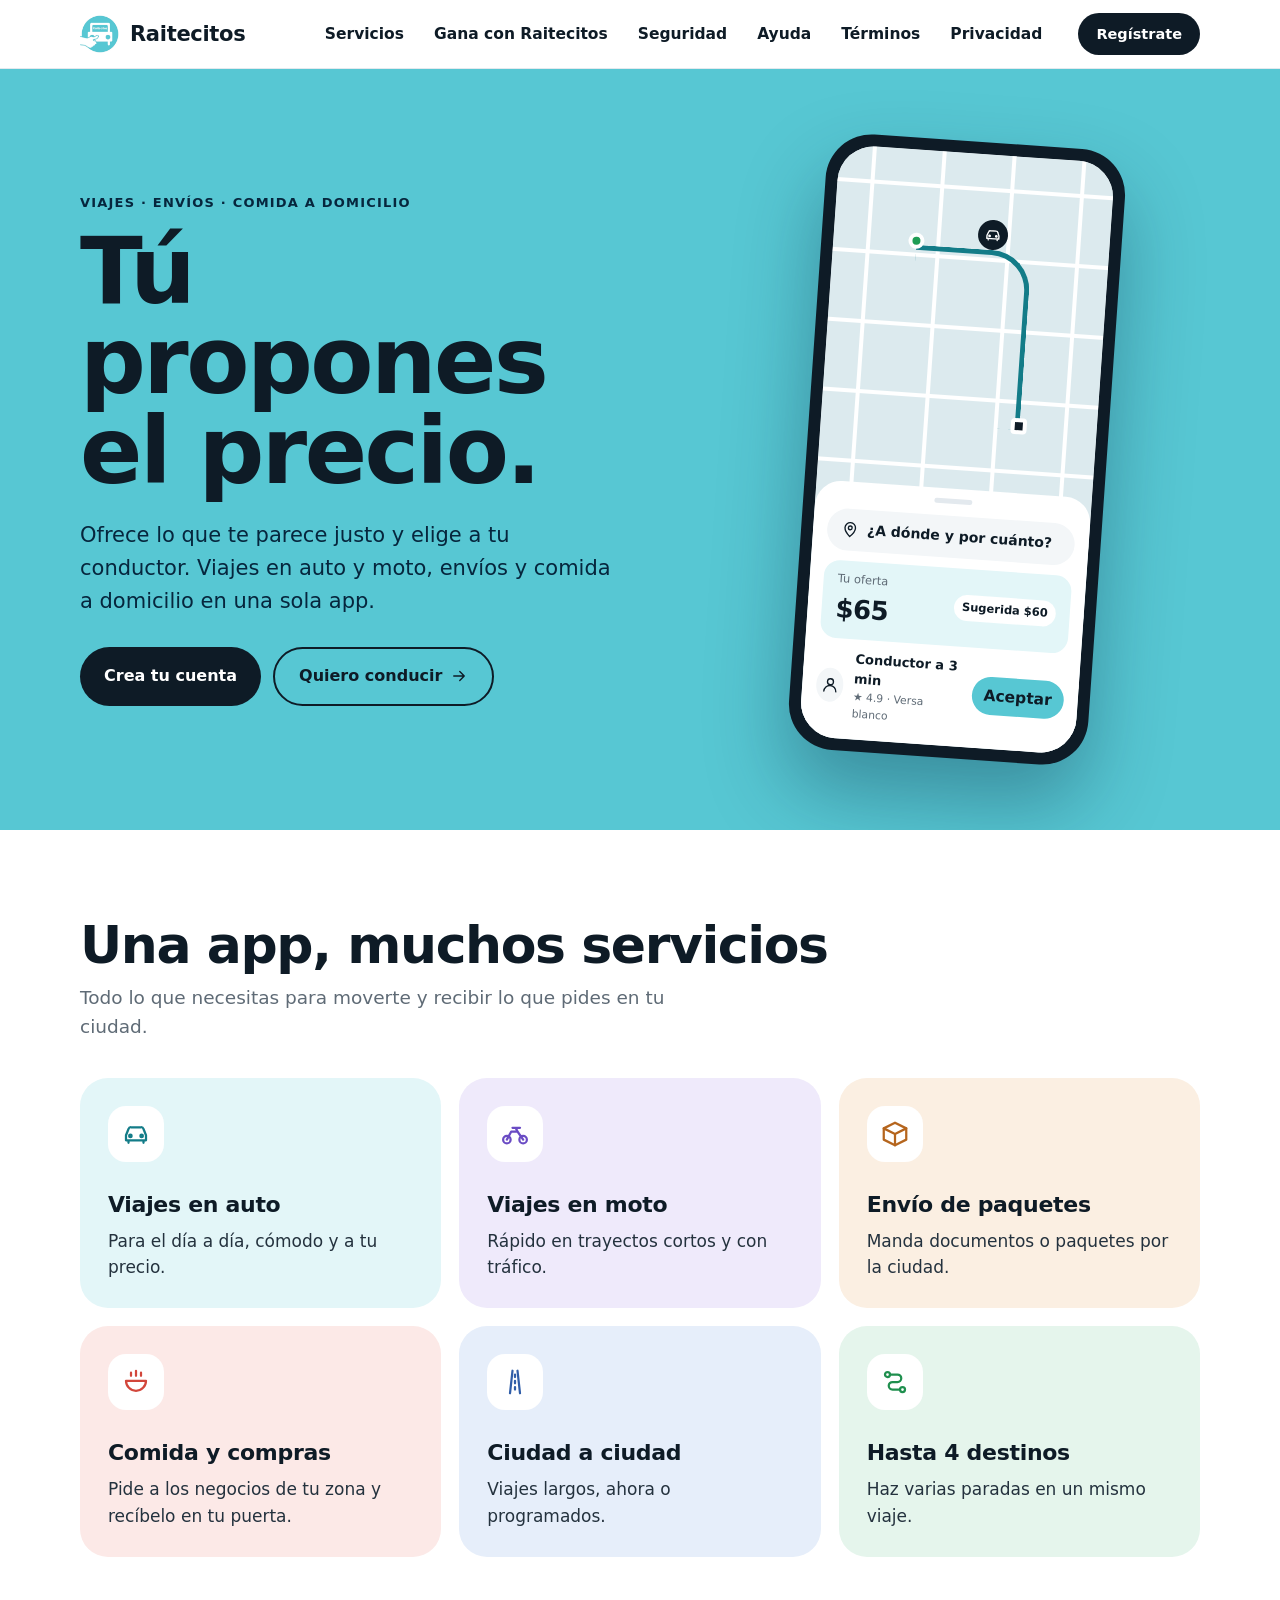
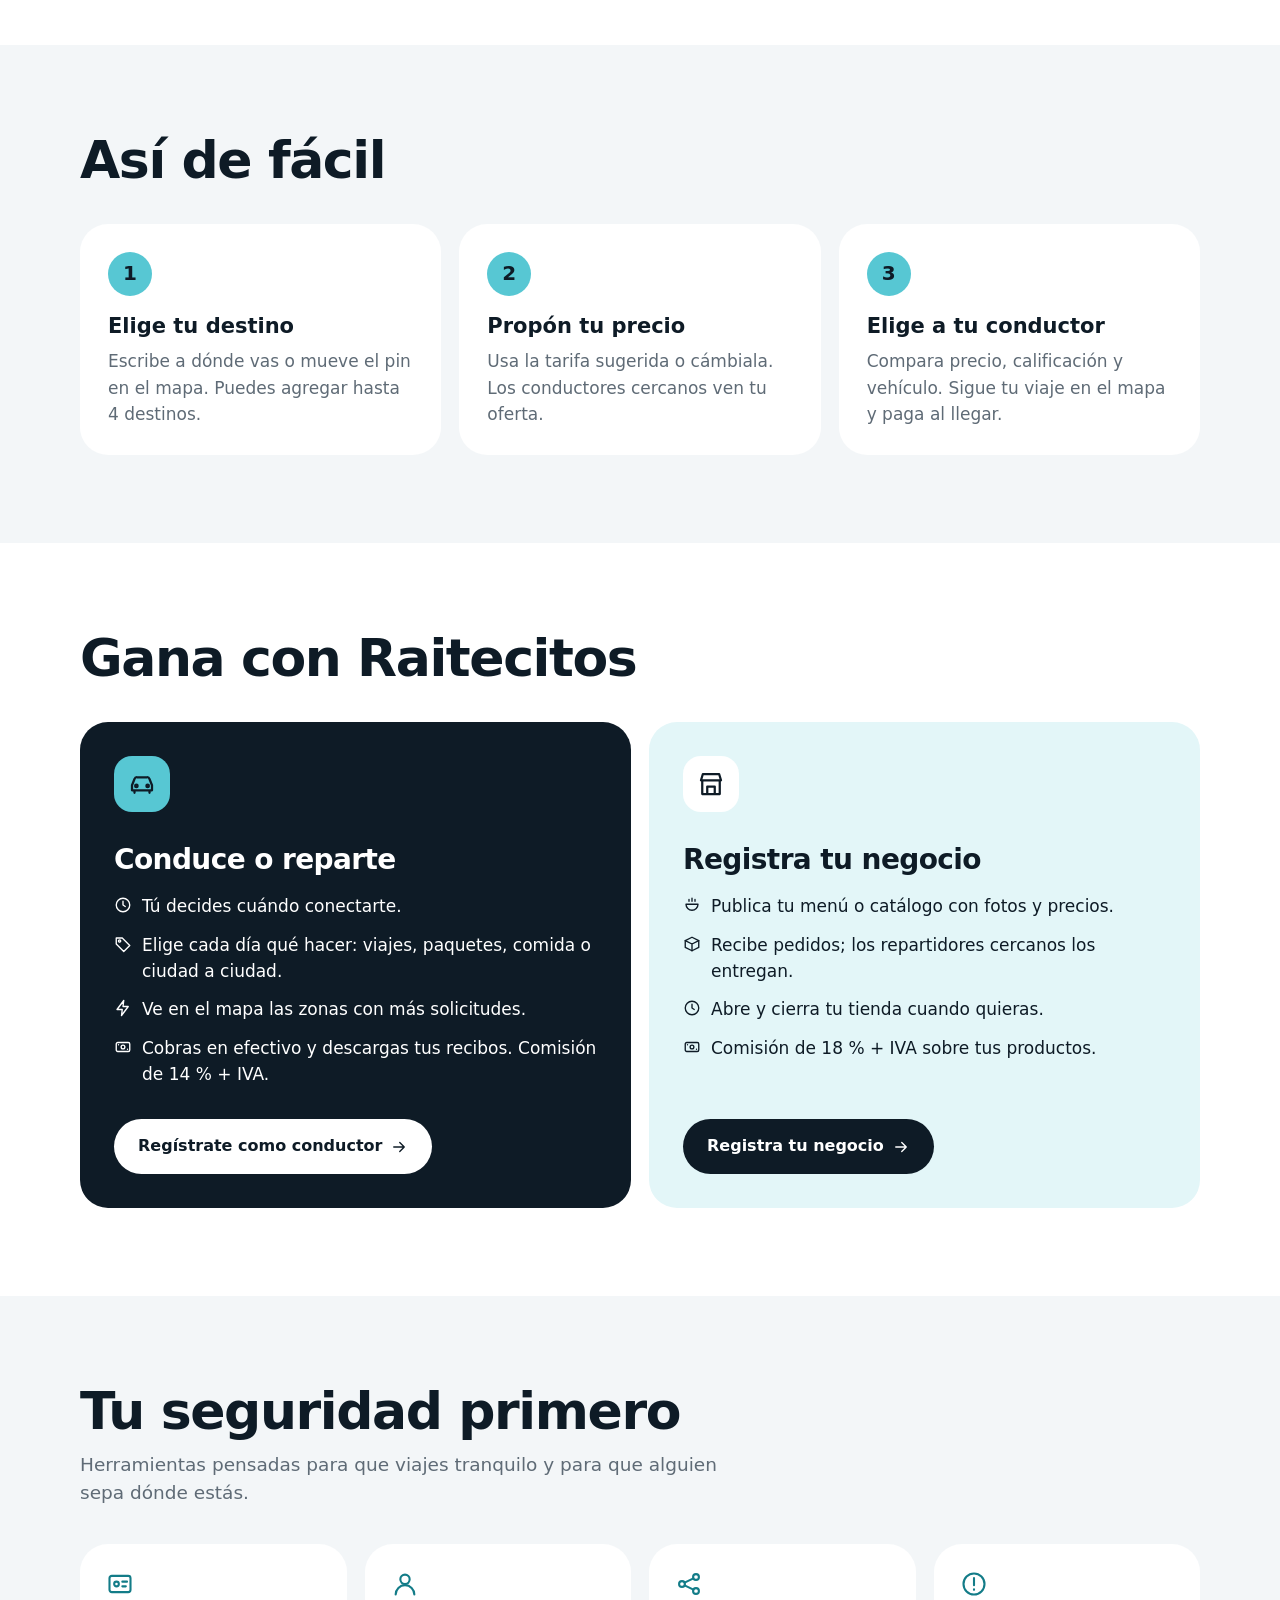
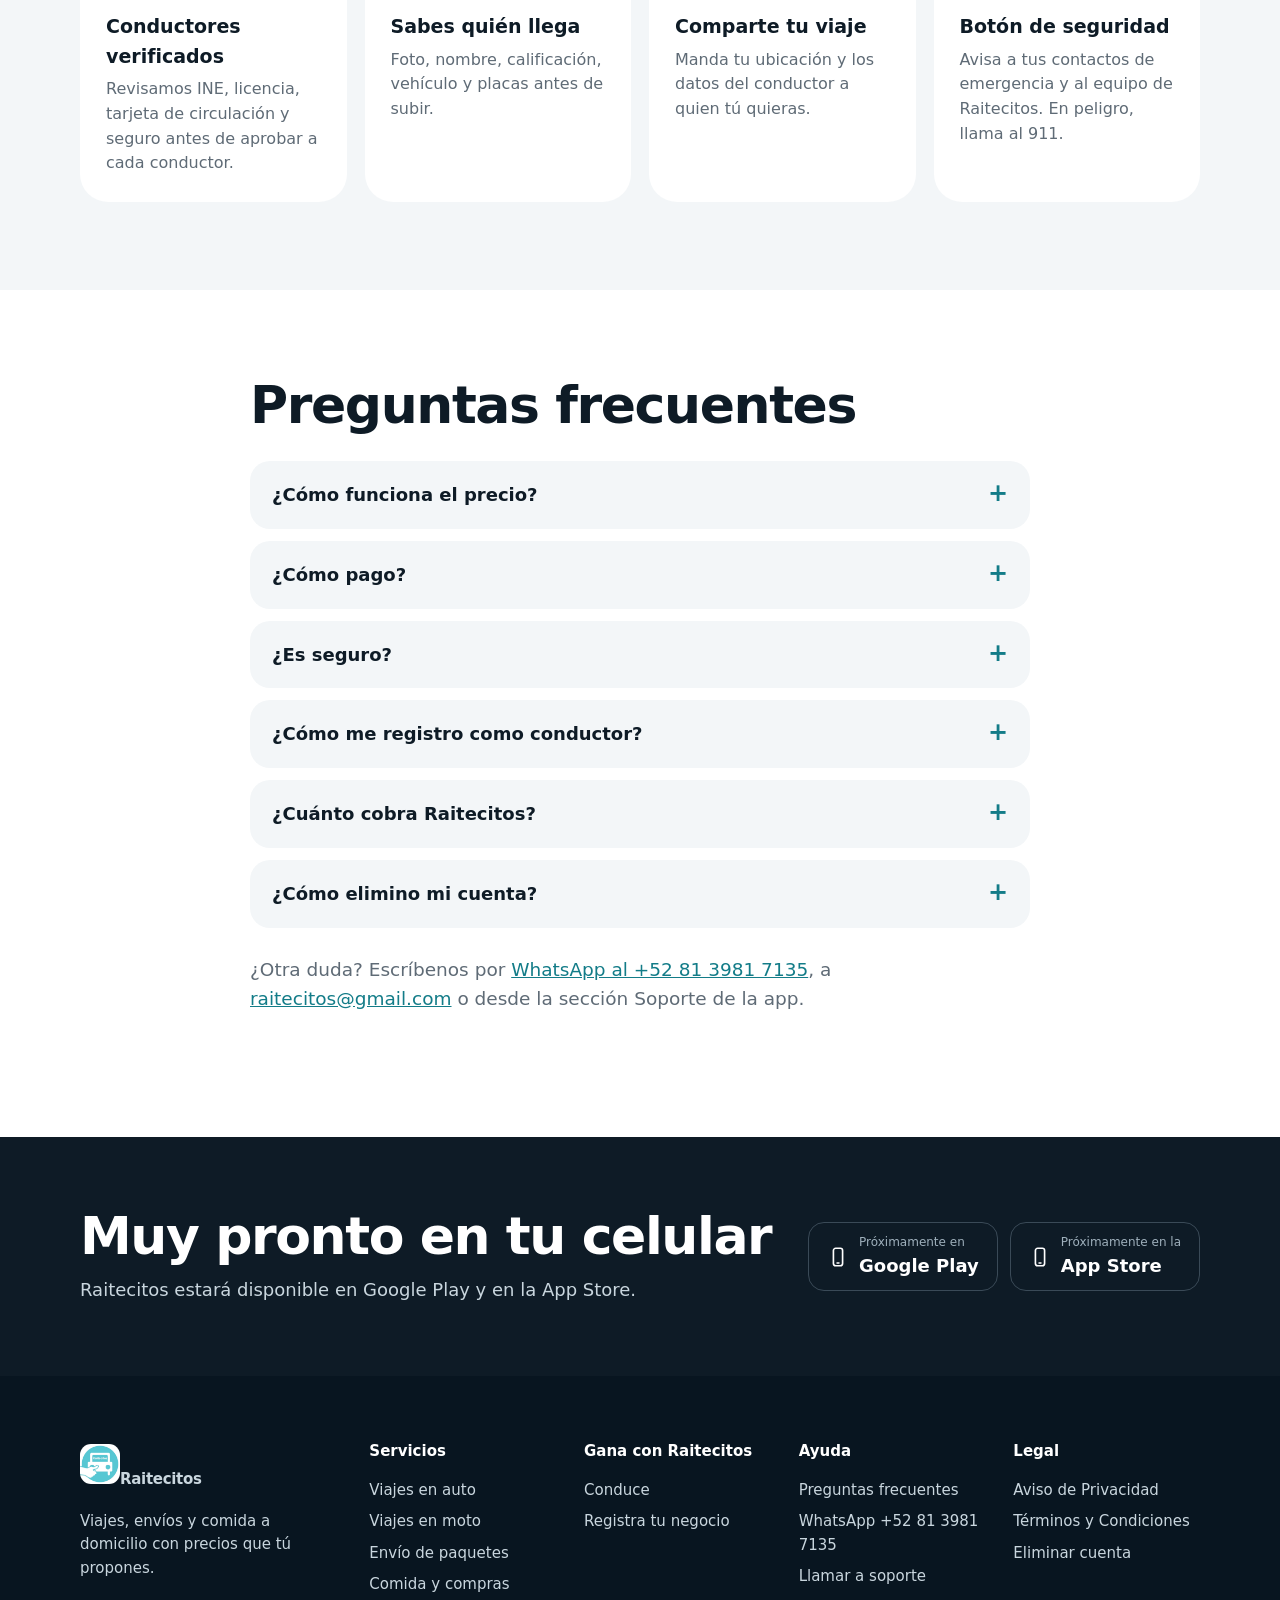
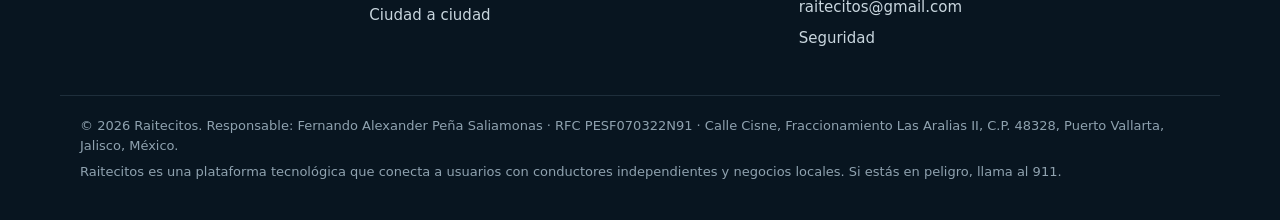
==== commit b6b407f5: "Add files via upload" ====
--- a/index.html
+++ b/index.html
@@ -166,7 +166,7 @@
       <details><summary>¿Cuánto cobra Raitecitos?</summary><p>A los conductores, el 14 % de cada servicio más IVA. A los negocios, el 18 % de sus ventas más IVA. Se paga cada semana después del corte del domingo.</p></details>
       <details><summary>¿Cómo elimino mi cuenta?</summary><p>Desde la app en Mi cuenta &gt; Eliminar mi cuenta, o siguiendo los pasos de la página &quot;Eliminar cuenta&quot;.</p></details>
     </div>
-    <p class="sub">¿Otra duda? Escríbenos a <a href="mailto:raitecitos@gmail.com">raitecitos@gmail.com</a> o desde la sección Soporte de la app.</p>
+    <p class="sub">¿Otra duda? Escríbenos por <a href="https://wa.me/528139817135?text=Hola%2C%20necesito%20ayuda%20con%20Raitecitos." target="_blank" rel="noopener">WhatsApp al +52 81 3981 7135</a>, a <a href="mailto:raitecitos@gmail.com">raitecitos@gmail.com</a> o desde la sección Soporte de la app.</p>
   </div>
 </section>
 
@@ -200,7 +200,7 @@
     </div>
     <div class="col">
       <h3>Ayuda</h3>
-      <a href="index.html#preguntas">Preguntas frecuentes</a><a href="mailto:raitecitos@gmail.com">raitecitos@gmail.com</a><a href="index.html#seguridad">Seguridad</a>
+      <a href="index.html#preguntas">Preguntas frecuentes</a><a href="https://wa.me/528139817135?text=Hola%2C%20necesito%20ayuda%20con%20Raitecitos." target="_blank" rel="noopener">WhatsApp +52 81 3981 7135</a><a href="tel:+528139817135">Llamar a soporte</a><a href="mailto:raitecitos@gmail.com">raitecitos@gmail.com</a><a href="index.html#seguridad">Seguridad</a>
     </div>
     <div class="col">
       <h3>Legal</h3>
